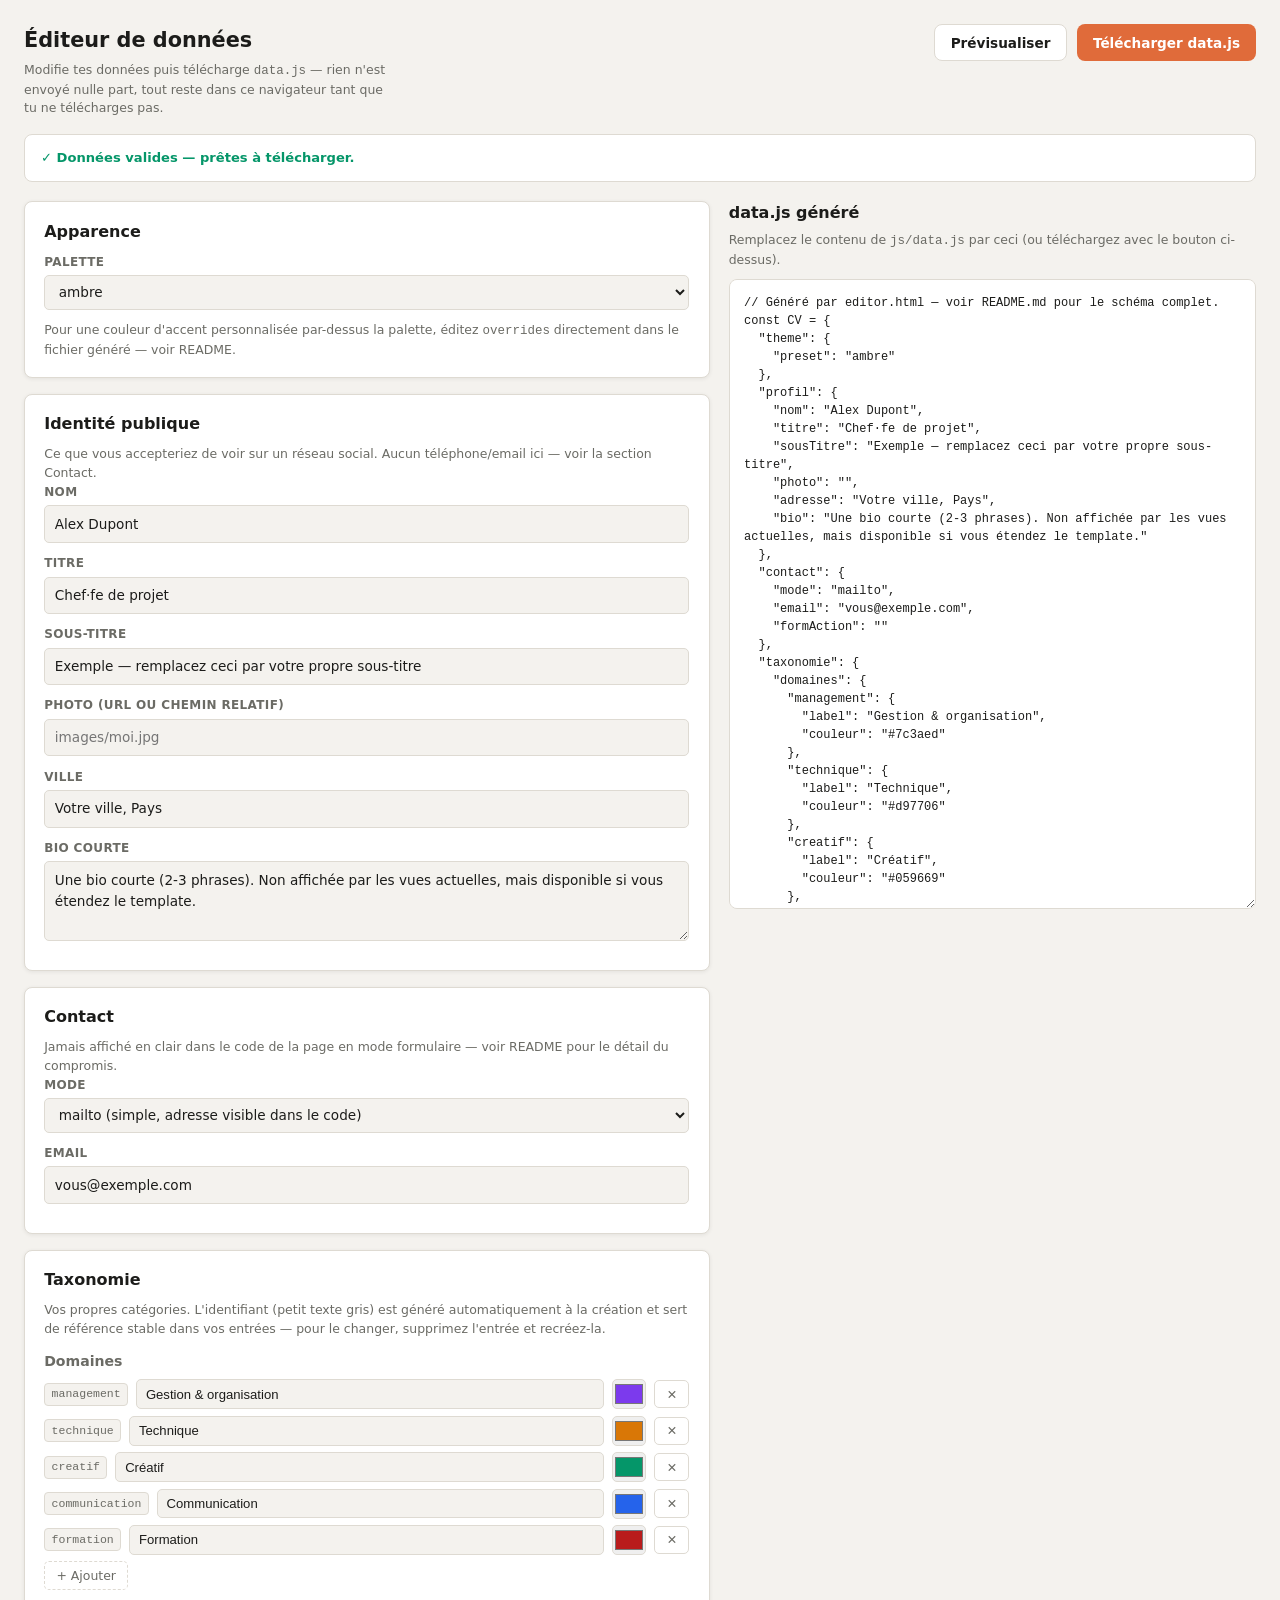
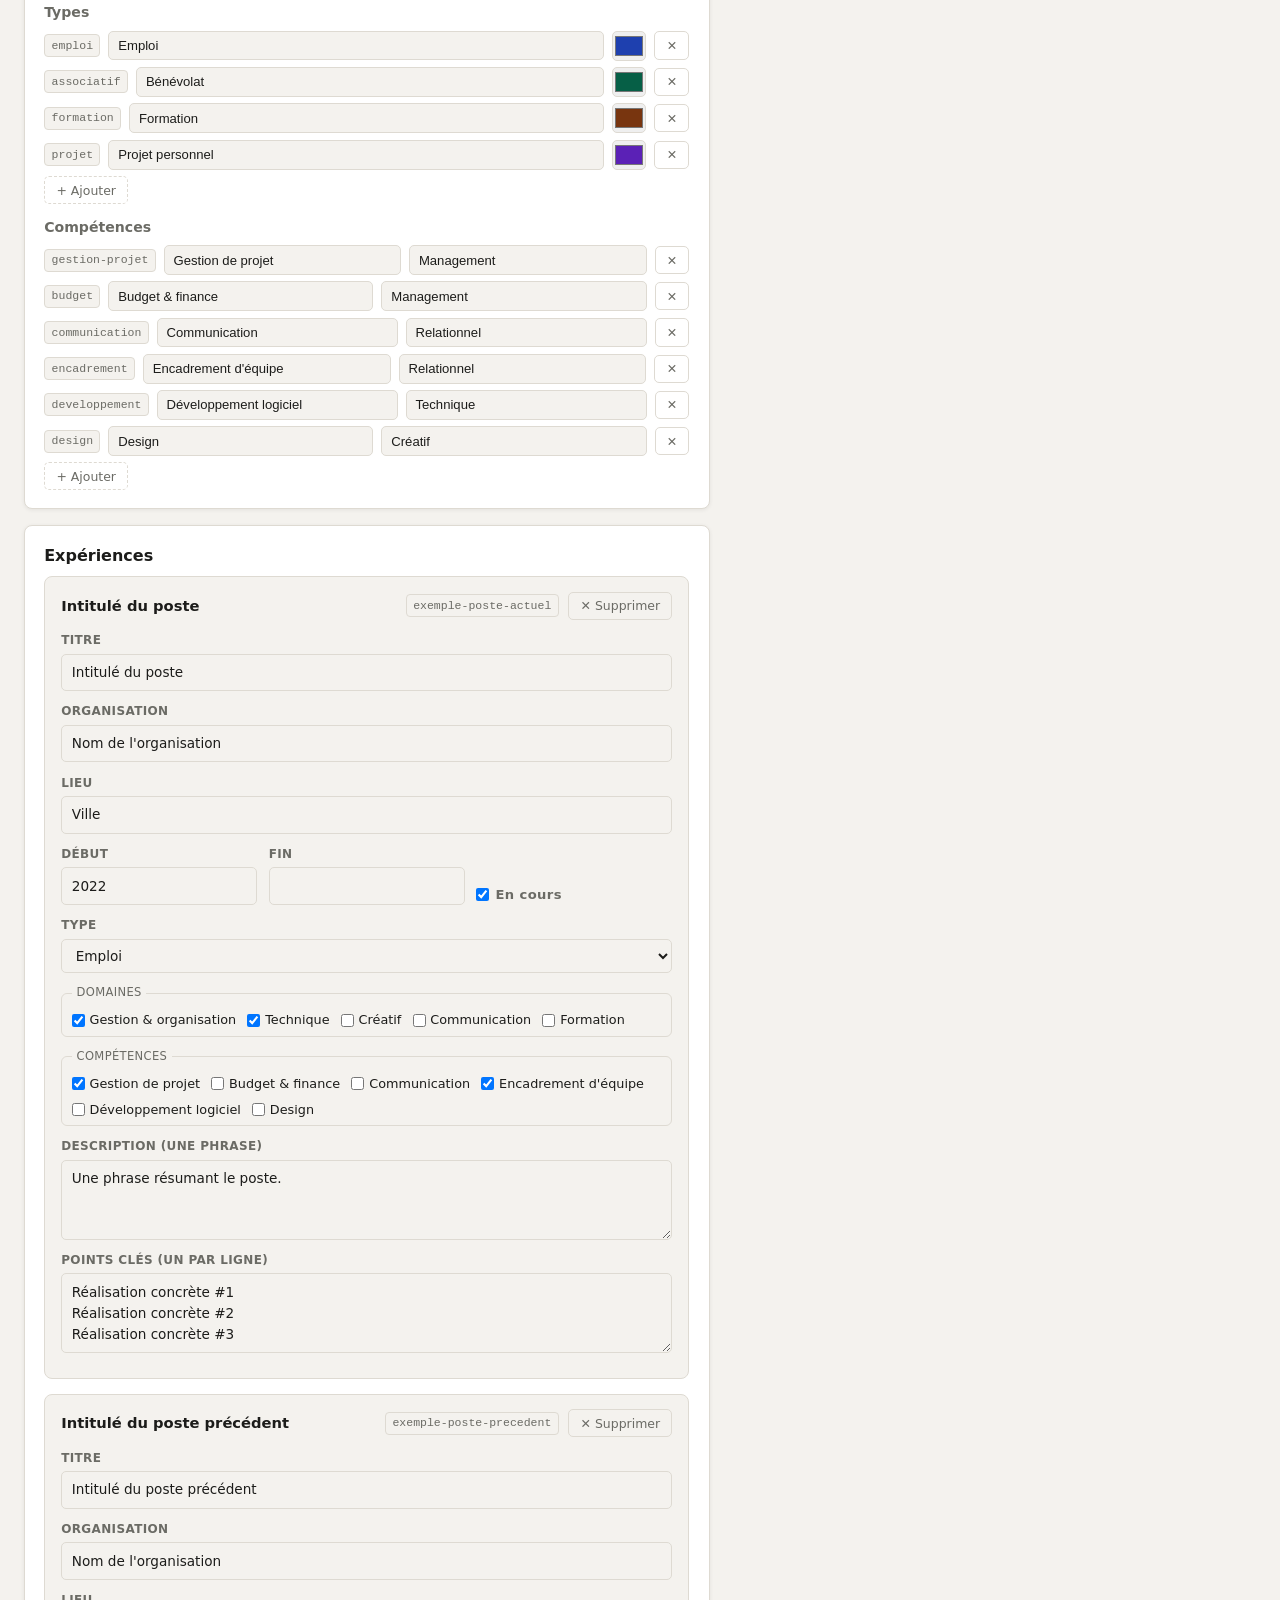
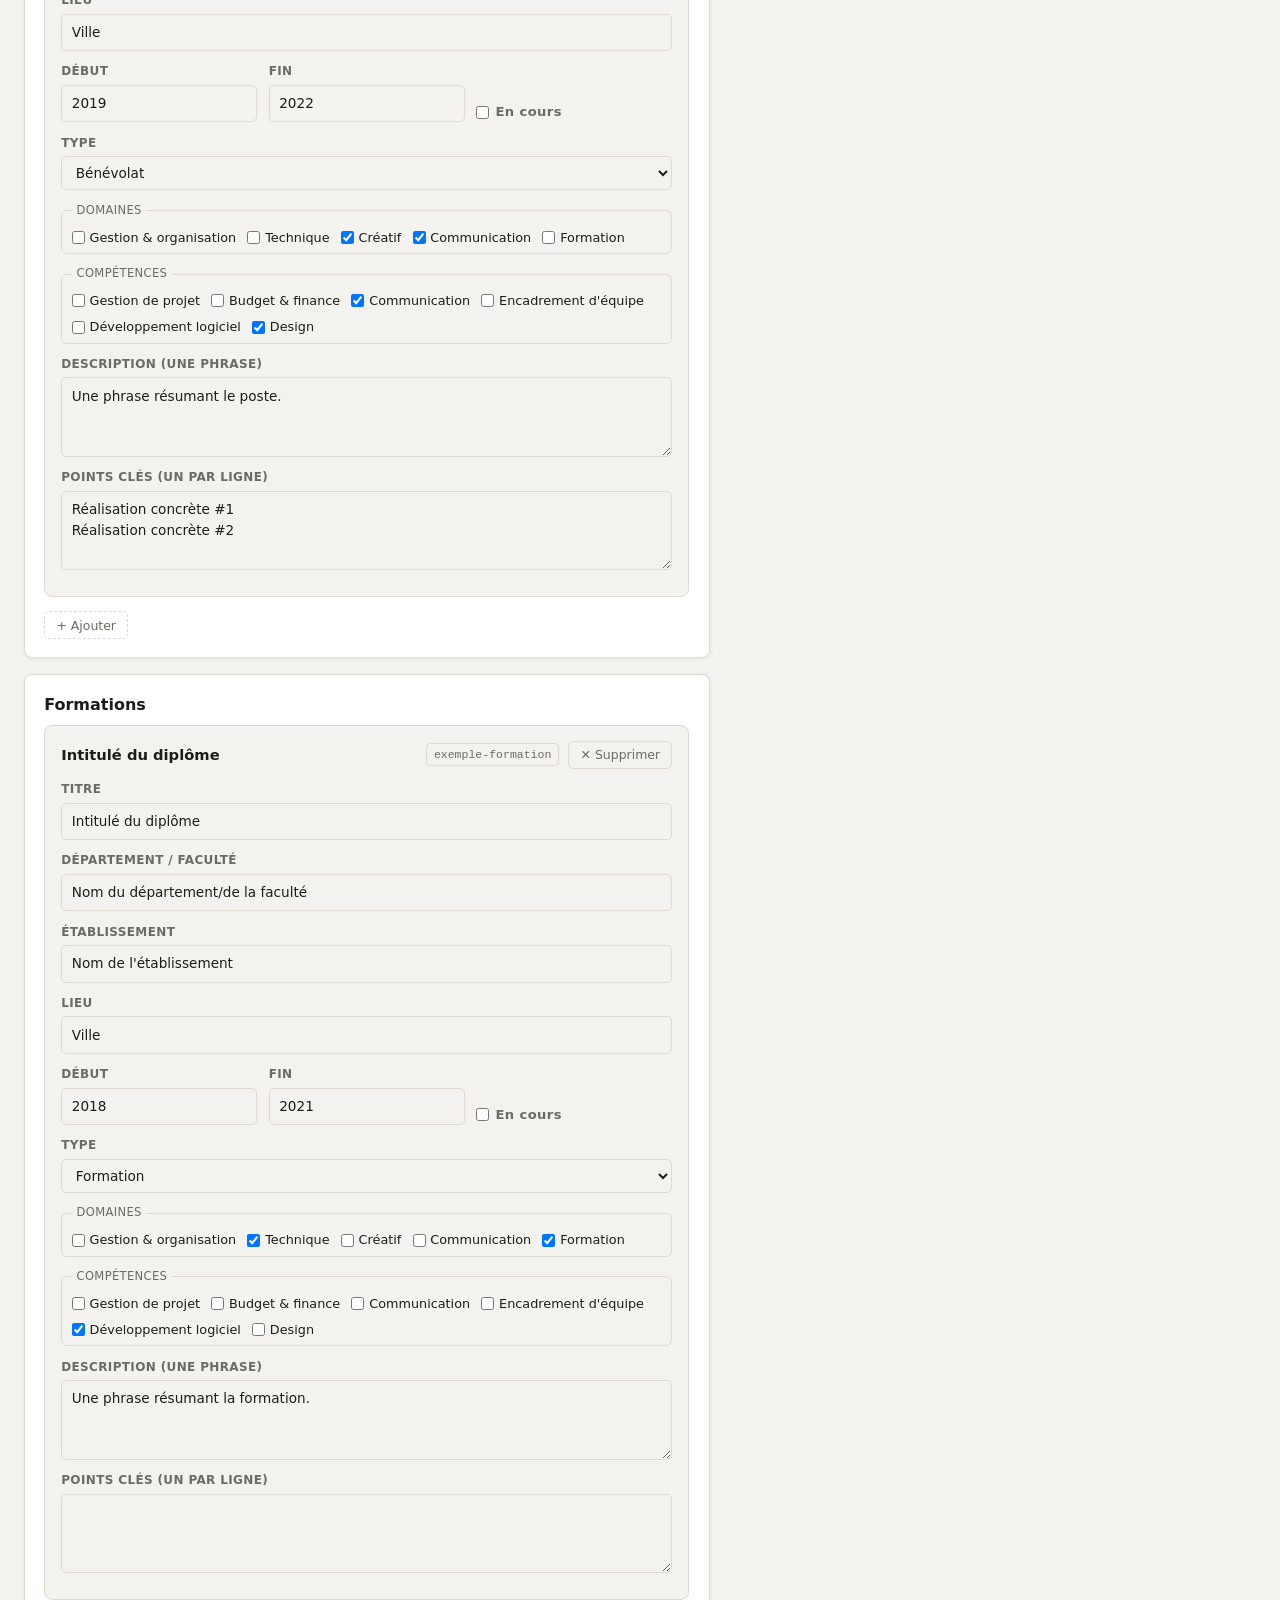
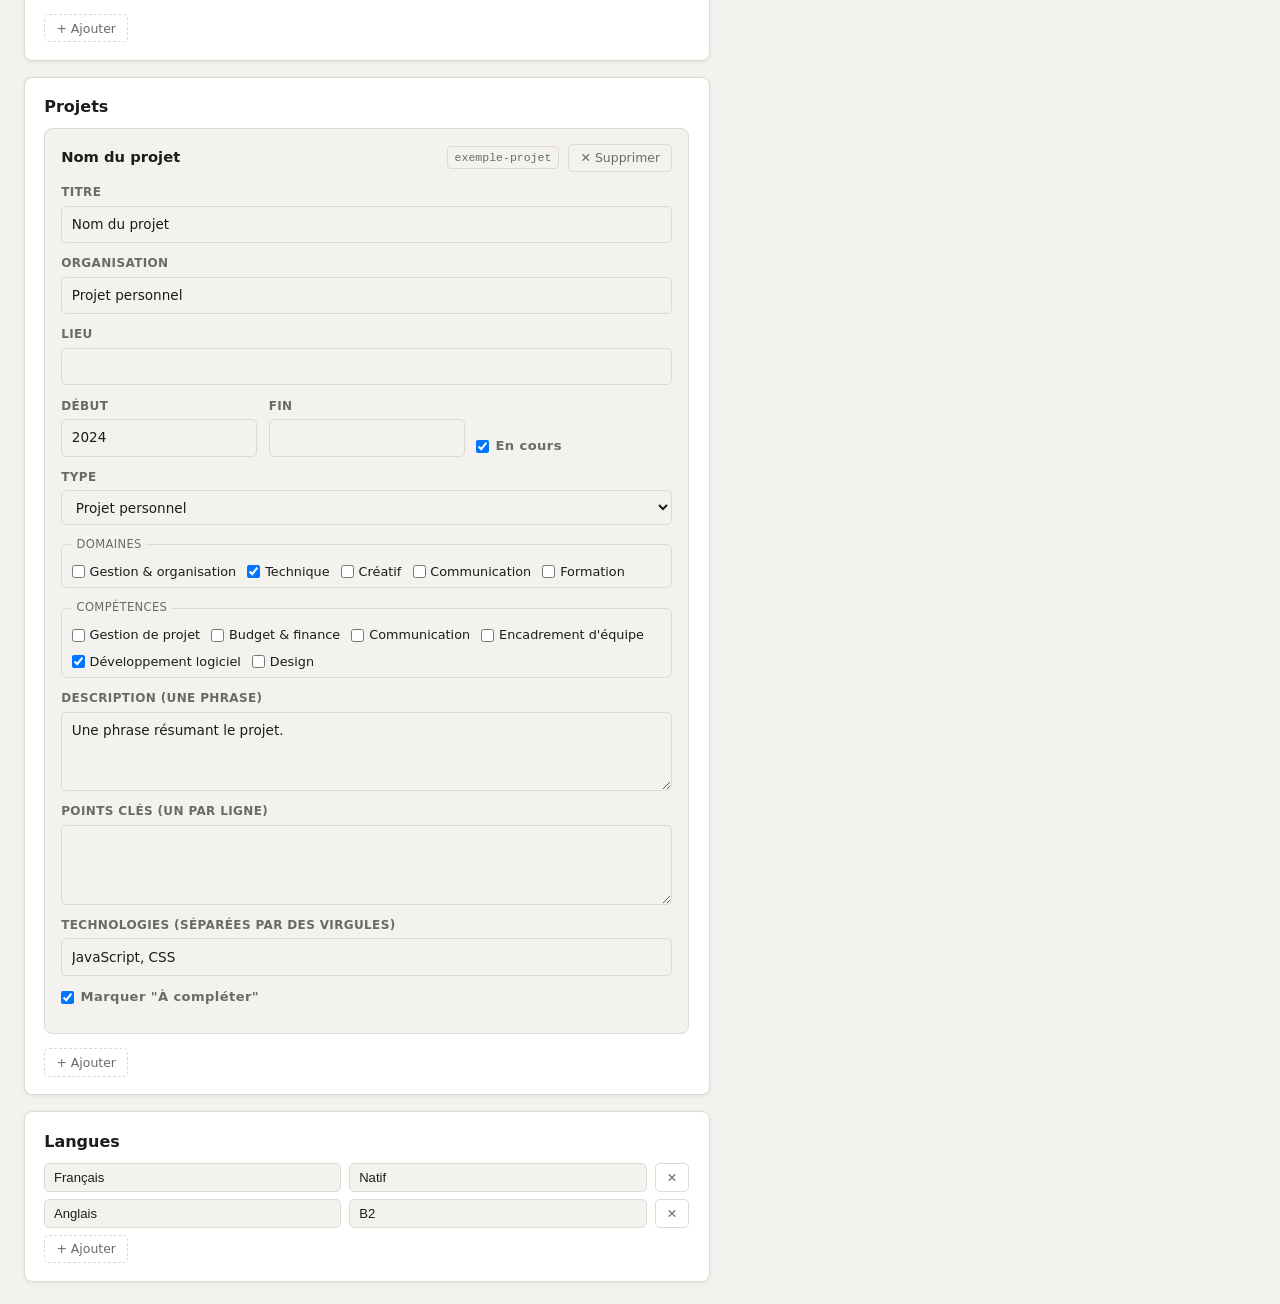
==== editor.html @ 0d104fa6 "Ajoute un éditeur de données visuel (editor.html) Formulaire complet pour saisir/modifier CV.theme, " ====
<!DOCTYPE html>
<html lang="fr">
<head>
  <meta charset="UTF-8">
  <meta name="viewport" content="width=device-width, initial-scale=1.0">
  <title>Éditeur — CV</title>
  <link rel="stylesheet" href="css/style.css">
  <link rel="stylesheet" href="css/editor.css">
</head>
<body class="editor-body">

  <header class="editor-header">
    <div>
      <h1>Éditeur de données</h1>
      <p class="hint">Modifie tes données puis télécharge <code>data.js</code> — rien n'est envoyé nulle part, tout reste dans ce navigateur tant que tu ne télécharges pas.</p>
    </div>
    <div class="editor-actions">
      <button type="button" id="btn-preview" class="btn-secondary">Prévisualiser</button>
      <button type="button" id="btn-download" class="btn-primary">Télécharger data.js</button>
    </div>
  </header>

  <div id="validation-banner" class="validation-banner"></div>

  <main class="editor-grid">
    <div class="editor-form">
      <section id="section-theme" class="editor-section"></section>
      <section id="section-profil" class="editor-section"></section>
      <section id="section-contact" class="editor-section"></section>
      <section id="section-taxonomie" class="editor-section"></section>
      <section id="section-experiences" class="editor-section"></section>
      <section id="section-formations" class="editor-section"></section>
      <section id="section-projets" class="editor-section"></section>
      <section id="section-langues" class="editor-section"></section>
    </div>

    <div class="editor-output">
      <h2>data.js généré</h2>
      <p class="hint">Remplacez le contenu de <code>js/data.js</code> par ceci (ou téléchargez avec le bouton ci-dessus).</p>
      <textarea id="output" readonly spellcheck="false"></textarea>
    </div>
  </main>

  <script src="js/data.js"></script>
  <script src="js/validate.js"></script>
  <script src="js/editor.js"></script>
</body>
</html>
---- css/style.css ----
/* ── Variables ────────────────────────────────────────────────────────────── */
:root {
  --bg: #f4f2ee;
  --text: #1c1c1a;
  --text-muted: #6b6b65;
  --sidebar-bg: #1a1a18;
  --sidebar-text: #e2ddd5;
  --sidebar-muted: #7a7670;
  --accent: #e06b3a;
  --border: #dedad2;
  --card-bg: #ffffff;
  --shadow: 0 1px 4px rgba(0,0,0,0.07);
  --radius: 8px;
  --sidebar-w: 255px;
  --gap: 1.5rem;
}

/* ── Reset ───────────────────────────────────────────────────────────────── */
*, *::before, *::after { box-sizing: border-box; margin: 0; padding: 0; }
a { color: inherit; }
button { font-family: inherit; font-size: inherit; cursor: pointer; }
ul { list-style: none; }

/* ── Layout ──────────────────────────────────────────────────────────────── */
body {
  font-family: -apple-system, BlinkMacSystemFont, 'Segoe UI', system-ui, sans-serif;
  background: var(--bg);
  color: var(--text);
  display: grid;
  grid-template-columns: var(--sidebar-w) 1fr;
  min-height: 100vh;
  font-size: 14px;
  line-height: 1.55;
}

/* ── Écran d'erreur de validation ────────────────────────────────────────── */
.cv-error-screen {
  grid-column: 1 / -1;
  max-width: 640px;
  margin: 3rem auto;
  padding: 0 1.5rem;
}
.cv-error-screen h1 {
  font-size: 1.3rem;
  margin-bottom: 0.8rem;
  color: #b91c1c;
}
.cv-error-screen p { margin-bottom: 1rem; color: var(--text-muted); }
.cv-error-screen ul { display: flex; flex-direction: column; gap: 0.5rem; }
.cv-error-screen li {
  background: #fff5f5;
  border: 1px solid #f3c9c9;
  border-radius: var(--radius);
  padding: 0.6rem 0.8rem;
  font-size: 0.85rem;
  font-family: ui-monospace, SFMono-Regular, Menlo, monospace;
}

/* ── Sidebar ─────────────────────────────────────────────────────────────── */
#sidebar {
  background: var(--sidebar-bg);
  color: var(--sidebar-text);
  height: 100vh;
  position: sticky;
  top: 0;
  overflow-y: auto;
  display: flex;
  flex-direction: column;
  padding: 2rem 1.5rem;
  gap: 1.6rem;
  scrollbar-width: thin;
  scrollbar-color: #333 transparent;
}

.profile-header { }
.profile-photo {
  width: 64px;
  height: 64px;
  border-radius: 50%;
  object-fit: cover;
  display: block;
  margin-bottom: 0.7rem;
}
.profile-header h1 {
  font-size: 1.2rem;
  font-weight: 700;
  letter-spacing: -0.02em;
  color: #fff;
  margin-bottom: 0.3rem;
}
.profile-header .titre-pro {
  font-size: 0.72rem;
  text-transform: uppercase;
  letter-spacing: 0.07em;
  color: var(--sidebar-muted);
  line-height: 1.5;
}
.profile-header .titre-pro em {
  font-style: normal;
  color: var(--accent);
}
.profile-header .lieu {
  font-size: 0.77rem;
  color: var(--sidebar-muted);
  margin-top: 0.3rem;
}

.contact-info {
  display: flex;
  flex-direction: column;
  gap: 0.25rem;
  font-size: 0.77rem;
  color: var(--sidebar-muted);
}
.contact-info a { text-decoration: none; color: var(--sidebar-text); transition: color 0.15s; }
.contact-info a:hover { color: var(--accent); }

.contact-warning {
  font-size: 0.72rem;
  color: var(--accent);
  line-height: 1.4;
}

.contact-form {
  display: flex;
  flex-direction: column;
  gap: 0.5rem;
}
.contact-form input,
.contact-form textarea {
  font: inherit;
  font-size: 0.77rem;
  background: rgba(255,255,255,0.06);
  border: 1px solid rgba(255,255,255,0.12);
  border-radius: 4px;
  padding: 0.45rem 0.55rem;
  color: var(--sidebar-text);
  resize: vertical;
}
.contact-form input::placeholder,
.contact-form textarea::placeholder { color: var(--sidebar-muted); }
.contact-form input:focus,
.contact-form textarea:focus { outline: none; border-color: var(--accent); }
.contact-form button {
  background: var(--accent);
  color: #1a1a18;
  border: none;
  border-radius: 4px;
  padding: 0.45rem 0.6rem;
  font-size: 0.77rem;
  font-weight: 600;
}
.contact-form button:hover { opacity: 0.9; }

/* View navigation */
.view-nav {
  display: flex;
  flex-direction: column;
  gap: 0.15rem;
}
.view-btn {
  background: none;
  border: none;
  color: var(--sidebar-muted);
  padding: 0.55rem 0.75rem;
  border-radius: 6px;
  text-align: left;
  font-size: 0.84rem;
  display: flex;
  align-items: center;
  gap: 0.5rem;
  transition: background 0.15s, color 0.15s;
}
.view-btn:hover { background: rgba(255,255,255,0.06); color: var(--sidebar-text); }
.view-btn.active { background: rgba(255,255,255,0.1); color: #fff; }
.view-btn .vi { font-size: 1rem; line-height: 1; }

/* Sidebar filters */
#sidebar-filters {
  display: flex;
  flex-direction: column;
  gap: 0.2rem;
  flex: 1;
}
.filter-label {
  font-size: 0.68rem;
  text-transform: uppercase;
  letter-spacing: 0.08em;
  color: var(--sidebar-muted);
  margin-bottom: 0.2rem;
}
.filter-group-label {
  font-size: 0.67rem;
  text-transform: uppercase;
  letter-spacing: 0.06em;
  color: var(--sidebar-muted);
  margin-top: 0.75rem;
  margin-bottom: 0.1rem;
  padding-left: 0.6rem;
}
.filter-btn {
  background: none;
  border: none;
  border-left: 2px solid transparent;
  color: var(--sidebar-muted);
  padding: 0.38rem 0.6rem;
  border-radius: 0 5px 5px 0;
  text-align: left;
  font-size: 0.8rem;
  transition: all 0.15s;
}
.filter-btn:hover { color: var(--sidebar-text); background: rgba(255,255,255,0.05); }
.filter-btn.active {
  color: #fff;
  background: rgba(255,255,255,0.08);
  border-left-color: var(--tag-color, var(--accent));
}

/* Langues */
.sidebar-footer {
  margin-top: auto;
  padding-top: 1.2rem;
  border-top: 1px solid rgba(255,255,255,0.07);
}
.langues-title {
  font-size: 0.68rem;
  text-transform: uppercase;
  letter-spacing: 0.08em;
  color: var(--sidebar-muted);
  margin-bottom: 0.5rem;
}
.langue-row {
  display: flex;
  justify-content: space-between;
  font-size: 0.78rem;
  padding: 0.18rem 0;
  color: var(--sidebar-text);
}
.langue-niveau { color: var(--sidebar-muted); font-size: 0.72rem; }

/* ── Main ────────────────────────────────────────────────────────────────── */
#main {
  padding: 2.5rem 3rem;
  max-width: 860px;
}
#view-header { margin-bottom: 2rem; }
#view-header h2 {
  font-size: 1.4rem;
  font-weight: 600;
  letter-spacing: -0.025em;
}

/* ── Timeline ────────────────────────────────────────────────────────────── */
.timeline {
  position: relative;
  padding-left: 0;
}
.timeline::before {
  content: '';
  position: absolute;
  left: 88px;
  top: 8px;
  bottom: 8px;
  width: 1px;
  background: var(--border);
}
.timeline-item {
  display: grid;
  grid-template-columns: 90px 1fr;
  margin-bottom: 1.4rem;
  position: relative;
}
.timeline-item::before {
  content: '';
  position: absolute;
  left: 85px;
  top: 19px;
  width: 7px;
  height: 7px;
  border-radius: 50%;
  background: var(--accent);
  border: 2px solid var(--bg);
  z-index: 1;
}
.timeline-date {
  padding-top: 1rem;
  padding-right: 1.4rem;
  text-align: right;
  font-size: 0.7rem;
  color: var(--text-muted);
  white-space: nowrap;
}
.timeline-card {
  padding-left: 1.5rem;
}

/* ── Cards (full) ────────────────────────────────────────────────────────── */
.card {
  background: var(--card-bg);
  border: 1px solid var(--border);
  border-radius: var(--radius);
  padding: 1.15rem 1.25rem;
  box-shadow: var(--shadow);
}
.card-top {
  display: flex;
  justify-content: space-between;
  align-items: flex-start;
  gap: 1rem;
  margin-bottom: 0.6rem;
}
.card-titre {
  font-size: 0.97rem;
  font-weight: 600;
  letter-spacing: -0.01em;
  margin-bottom: 0.15rem;
}
.card-org {
  font-size: 0.8rem;
  color: var(--text-muted);
}
.card-badges {
  display: flex;
  flex-direction: column;
  align-items: flex-end;
  gap: 0.3rem;
  flex-shrink: 0;
}
.badge-type {
  font-size: 0.65rem;
  font-weight: 600;
  text-transform: uppercase;
  letter-spacing: 0.07em;
  padding: 0.18rem 0.5rem;
  border-radius: 3px;
  background: color-mix(in srgb, var(--type-color) 14%, transparent);
  color: var(--type-color);
  white-space: nowrap;
}
.badge-type.sm { font-size: 0.6rem; padding: 0.12rem 0.4rem; }
.badge-placeholder {
  font-size: 0.62rem;
  padding: 0.15rem 0.4rem;
  border-radius: 3px;
  background: #fef9c3;
  color: #854d0e;
}
.card-desc {
  font-size: 0.85rem;
  color: var(--text-muted);
  margin-bottom: 0.65rem;
}
.card-points {
  margin: 0 0 0.75rem 0;
  display: flex;
  flex-direction: column;
  gap: 0.2rem;
}
.card-points li {
  font-size: 0.83rem;
  padding-left: 1rem;
  position: relative;
  color: var(--text);
}
.card-points li::before {
  content: '–';
  position: absolute;
  left: 0;
  color: var(--text-muted);
}
.tech-chips {
  display: flex;
  flex-wrap: wrap;
  gap: 0.3rem;
  margin-bottom: 0.6rem;
}
.card-tags {
  display: flex;
  flex-wrap: wrap;
  gap: 0.3rem;
  margin-top: 0.6rem;
}
.tag {
  font-size: 0.67rem;
  font-weight: 500;
  padding: 0.18rem 0.5rem;
  border-radius: 4px;
}
.tag-dom {
  background: color-mix(in srgb, var(--tag-color) 13%, transparent);
  color: var(--tag-color);
}
.tag-tech {
  background: #f0ede6;
  color: #4a4a42;
}

/* ── Cards (compact) ─────────────────────────────────────────────────────── */
.compact-list { display: flex; flex-direction: column; gap: 0.4rem; }
.card-compact {
  background: var(--card-bg);
  border: 1px solid var(--border);
  border-radius: 6px;
  padding: 0.75rem 1rem;
  display: flex;
  align-items: baseline;
  gap: 0.75rem;
}
.compact-date {
  font-size: 0.7rem;
  color: var(--text-muted);
  white-space: nowrap;
  min-width: 72px;
}
.compact-body {
  flex: 1;
  font-size: 0.85rem;
  display: flex;
  flex-wrap: wrap;
  align-items: baseline;
  gap: 0.3rem 0.5rem;
}
.compact-org {
  font-size: 0.78rem;
  color: var(--text-muted);
}
.compact-desc {
  flex-basis: 100%;
  font-size: 0.78rem;
  color: var(--text-muted);
}

/* ── Domain / section headers ────────────────────────────────────────────── */
.domaine-block { margin-bottom: 2.5rem; }
.section-header {
  display: flex;
  align-items: baseline;
  gap: 0.75rem;
  padding-bottom: 0.5rem;
  border-bottom: 2px solid var(--accent-color, var(--accent));
  margin-bottom: 1rem;
}
.section-header.clickable {
  cursor: pointer;
  transition: opacity 0.15s;
}
.section-header.clickable:hover { opacity: 0.75; }
.section-header h3 {
  font-size: 1.05rem;
  font-weight: 600;
  color: var(--accent-color, var(--text));
}
.count {
  font-size: 0.72rem;
  color: var(--text-muted);
}
.cards-grid {
  display: grid;
  grid-template-columns: repeat(auto-fill, minmax(320px, 1fr));
  gap: 1rem;
}

/* ── Competence view ─────────────────────────────────────────────────────── */
.comp-group-block { margin-bottom: 2rem; }
.comp-group-title {
  font-size: 0.7rem;
  text-transform: uppercase;
  letter-spacing: 0.09em;
  color: var(--text-muted);
  margin-bottom: 0.6rem;
  padding-bottom: 0.3rem;
  border-bottom: 1px solid var(--border);
}
.comp-row { margin-bottom: 0.5rem; }
.comp-skill-btn {
  background: var(--card-bg);
  border: 1px solid var(--border);
  border-radius: 6px;
  padding: 0.5rem 0.85rem;
  font-size: 0.87rem;
  color: var(--text);
  display: flex;
  align-items: center;
  gap: 0.5rem;
  width: 100%;
  text-align: left;
  transition: all 0.15s;
}
.comp-skill-btn:hover { border-color: #aaa; background: #fff; }
.count-badge {
  font-size: 0.68rem;
  background: var(--bg);
  border: 1px solid var(--border);
  color: var(--text-muted);
  padding: 0.08rem 0.42rem;
  border-radius: 10px;
  margin-left: auto;
}
.comp-preview-tags {
  display: flex;
  flex-wrap: wrap;
  gap: 0.25rem;
  padding: 0.35rem 0.4rem;
}
.preview-chip {
  font-size: 0.7rem;
  color: var(--text-muted);
  background: var(--bg);
  border: 1px solid var(--border);
  padding: 0.12rem 0.45rem;
  border-radius: 4px;
}

/* ── Responsive ──────────────────────────────────────────────────────────── */
@media (max-width: 800px) {
  body { grid-template-columns: 1fr; }
  #sidebar { height: auto; position: static; }
  #main { padding: 1.5rem 1.25rem; max-width: 100%; }
  .timeline::before { display: none; }
  .timeline-item { grid-template-columns: 1fr; gap: 0.25rem; }
  .timeline-item::before { display: none; }
  .timeline-date { text-align: left; padding-top: 0; padding-right: 0; }
  .timeline-card { padding-left: 0; }
  .cards-grid { grid-template-columns: 1fr; }
}
---- css/editor.css ----
/* ── Éditeur : page utilitaire, mise en page indépendante de style.css ────── */

.editor-body {
  display: block;
  min-height: 100vh;
  background: var(--bg);
  color: var(--text);
  padding: 1.5rem;
}

.editor-header {
  display: flex;
  flex-wrap: wrap;
  justify-content: space-between;
  align-items: flex-start;
  gap: 1rem;
  max-width: 1400px;
  margin: 0 auto 1rem;
}
.editor-header h1 { font-size: 1.3rem; margin-bottom: 0.3rem; }
.editor-header .hint { max-width: 46ch; }

.editor-actions { display: flex; gap: 0.6rem; flex-shrink: 0; }
.btn-primary, .btn-secondary {
  border: none;
  border-radius: var(--radius);
  padding: 0.6rem 1rem;
  font-size: 0.85rem;
  font-weight: 600;
}
.btn-primary { background: var(--accent); color: #fff; }
.btn-primary:hover { opacity: 0.9; }
.btn-secondary { background: var(--card-bg); border: 1px solid var(--border); color: var(--text); }
.btn-secondary:hover { border-color: var(--accent); color: var(--accent); }

.hint { font-size: 0.78rem; color: var(--text-muted); line-height: 1.5; }

.validation-banner {
  max-width: 1400px;
  margin: 0 auto 1.2rem;
  padding: 0.8rem 1rem;
  border-radius: var(--radius);
  font-size: 0.82rem;
  background: var(--card-bg);
  border: 1px solid var(--border);
}
.validation-banner .ok { color: #059669; font-weight: 600; }
.validation-banner .warn { color: #b91c1c; font-weight: 600; margin-bottom: 0.4rem; }
.validation-banner ul { display: flex; flex-direction: column; gap: 0.25rem; padding-left: 1.1rem; list-style: disc; }
.validation-banner li { font-family: ui-monospace, SFMono-Regular, Menlo, monospace; font-size: 0.78rem; }

.editor-grid {
  display: grid;
  grid-template-columns: minmax(0, 1.3fr) minmax(0, 1fr);
  gap: 1.2rem;
  max-width: 1400px;
  margin: 0 auto;
  align-items: start;
}
@media (max-width: 900px) {
  .editor-grid { grid-template-columns: 1fr; }
}

.editor-form { display: flex; flex-direction: column; gap: 1rem; min-width: 0; }

.editor-section {
  background: var(--card-bg);
  border: 1px solid var(--border);
  border-radius: var(--radius);
  box-shadow: var(--shadow);
  padding: 1.1rem 1.2rem;
}
.editor-section h2 { font-size: 1rem; margin-bottom: 0.5rem; }
.editor-section h3 { font-size: 0.88rem; margin: 0.8rem 0 0.4rem; color: var(--text-muted); }

.field { display: flex; flex-direction: column; gap: 0.25rem; margin-bottom: 0.7rem; font-size: 0.82rem; }
.field span { font-weight: 600; color: var(--text-muted); font-size: 0.75rem; text-transform: uppercase; letter-spacing: 0.03em; }
.field input[type="text"],
.field input[type="number"],
.field input[type="email"],
.field select,
.field textarea {
  font: inherit;
  font-size: 0.85rem;
  padding: 0.45rem 0.6rem;
  border: 1px solid var(--border);
  border-radius: 5px;
  background: var(--bg);
  color: var(--text);
  resize: vertical;
}
.field input:focus, .field select:focus, .field textarea:focus { outline: none; border-color: var(--accent); }
.field-row { display: flex; gap: 0.7rem; flex-wrap: wrap; align-items: end; }
.field-row .field { flex: 1; min-width: 100px; }
.field-checkbox { flex-direction: row; align-items: center; gap: 0.4rem; }
.field-checkbox span { text-transform: none; font-size: 0.82rem; }

.taxo-block + .taxo-block { margin-top: 0.5rem; }
.taxo-row {
  display: flex;
  gap: 0.5rem;
  align-items: center;
  margin-bottom: 0.4rem;
}
.taxo-row input[type="text"] {
  flex: 1;
  font-size: 0.82rem;
  padding: 0.4rem 0.55rem;
  border: 1px solid var(--border);
  border-radius: 5px;
  background: var(--bg);
  color: var(--text);
  min-width: 0;
}
.taxo-row input[type="color"] { width: 34px; height: 30px; padding: 0; border: 1px solid var(--border); border-radius: 5px; }
.taxo-id {
  font-family: ui-monospace, SFMono-Regular, Menlo, monospace;
  font-size: 0.72rem;
  color: var(--text-muted);
  background: var(--bg);
  border: 1px solid var(--border);
  border-radius: 4px;
  padding: 0.1rem 0.4rem;
  white-space: nowrap;
}

.btn-add, .btn-remove {
  border: 1px dashed var(--border);
  background: transparent;
  color: var(--text-muted);
  border-radius: 5px;
  font-size: 0.78rem;
  padding: 0.35rem 0.7rem;
}
.btn-add:hover { border-color: var(--accent); color: var(--accent); }
.btn-remove { border-style: solid; flex-shrink: 0; }
.btn-remove:hover { border-color: #b91c1c; color: #b91c1c; }

.chip-group {
  border: 1px solid var(--border);
  border-radius: 6px;
  padding: 0.5rem 0.6rem 0.35rem;
  margin-bottom: 0.7rem;
  display: flex;
  flex-wrap: wrap;
  gap: 0.4rem 0.7rem;
}
.chip-group legend {
  font-size: 0.72rem;
  text-transform: uppercase;
  letter-spacing: 0.03em;
  color: var(--text-muted);
  padding: 0 0.3rem;
}
.chip { display: flex; align-items: center; gap: 0.3rem; font-size: 0.8rem; }

.entry-card {
  border: 1px solid var(--border);
  border-radius: 8px;
  padding: 0.9rem 1rem;
  margin-bottom: 0.9rem;
  background: var(--bg);
}
.entry-card-head {
  display: flex;
  align-items: center;
  gap: 0.6rem;
  margin-bottom: 0.7rem;
}
.entry-card-head strong { flex: 1; font-size: 0.92rem; }

.editor-output { position: sticky; top: 1.5rem; }
.editor-output h2 { font-size: 1rem; margin-bottom: 0.3rem; }
#output {
  width: 100%;
  height: 70vh;
  margin-top: 0.6rem;
  font-family: ui-monospace, SFMono-Regular, Menlo, monospace;
  font-size: 0.75rem;
  line-height: 1.5;
  padding: 0.9rem;
  border: 1px solid var(--border);
  border-radius: var(--radius);
  background: var(--card-bg);
  color: var(--text);
  resize: vertical;
}
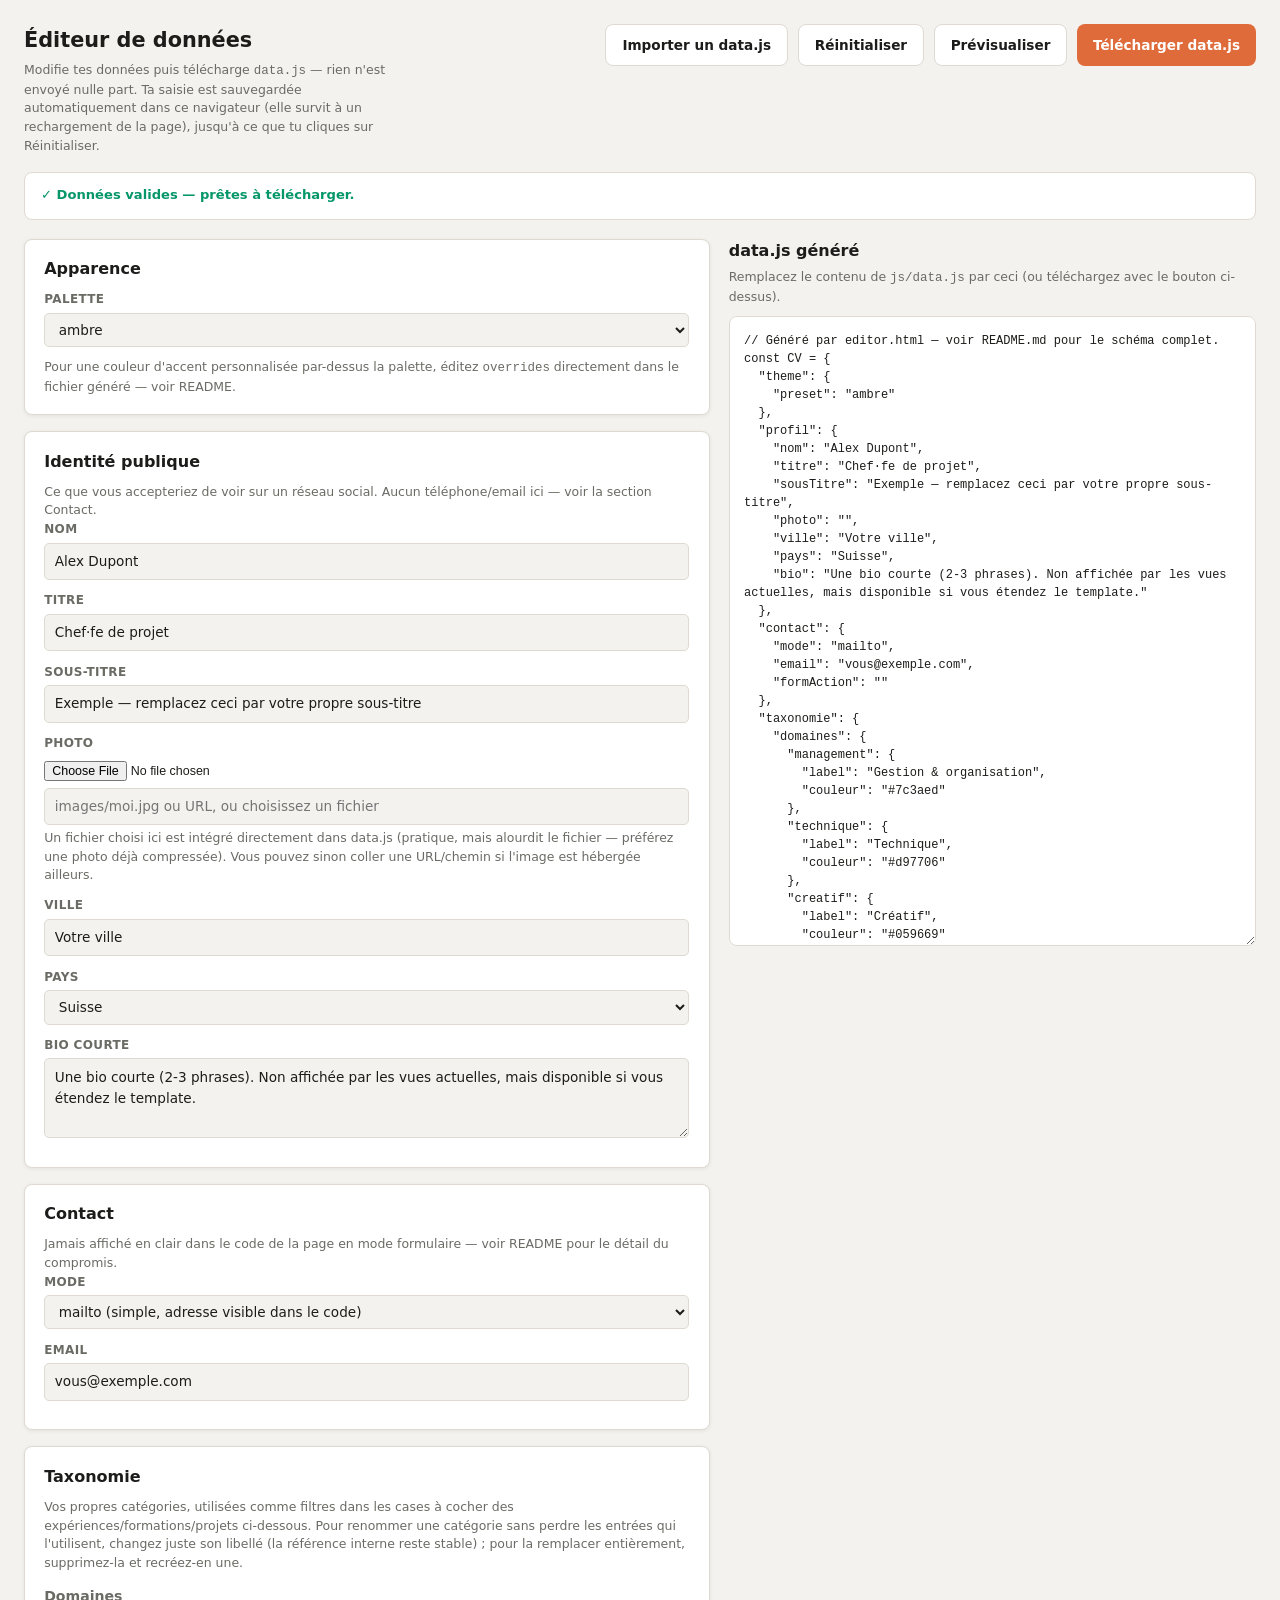
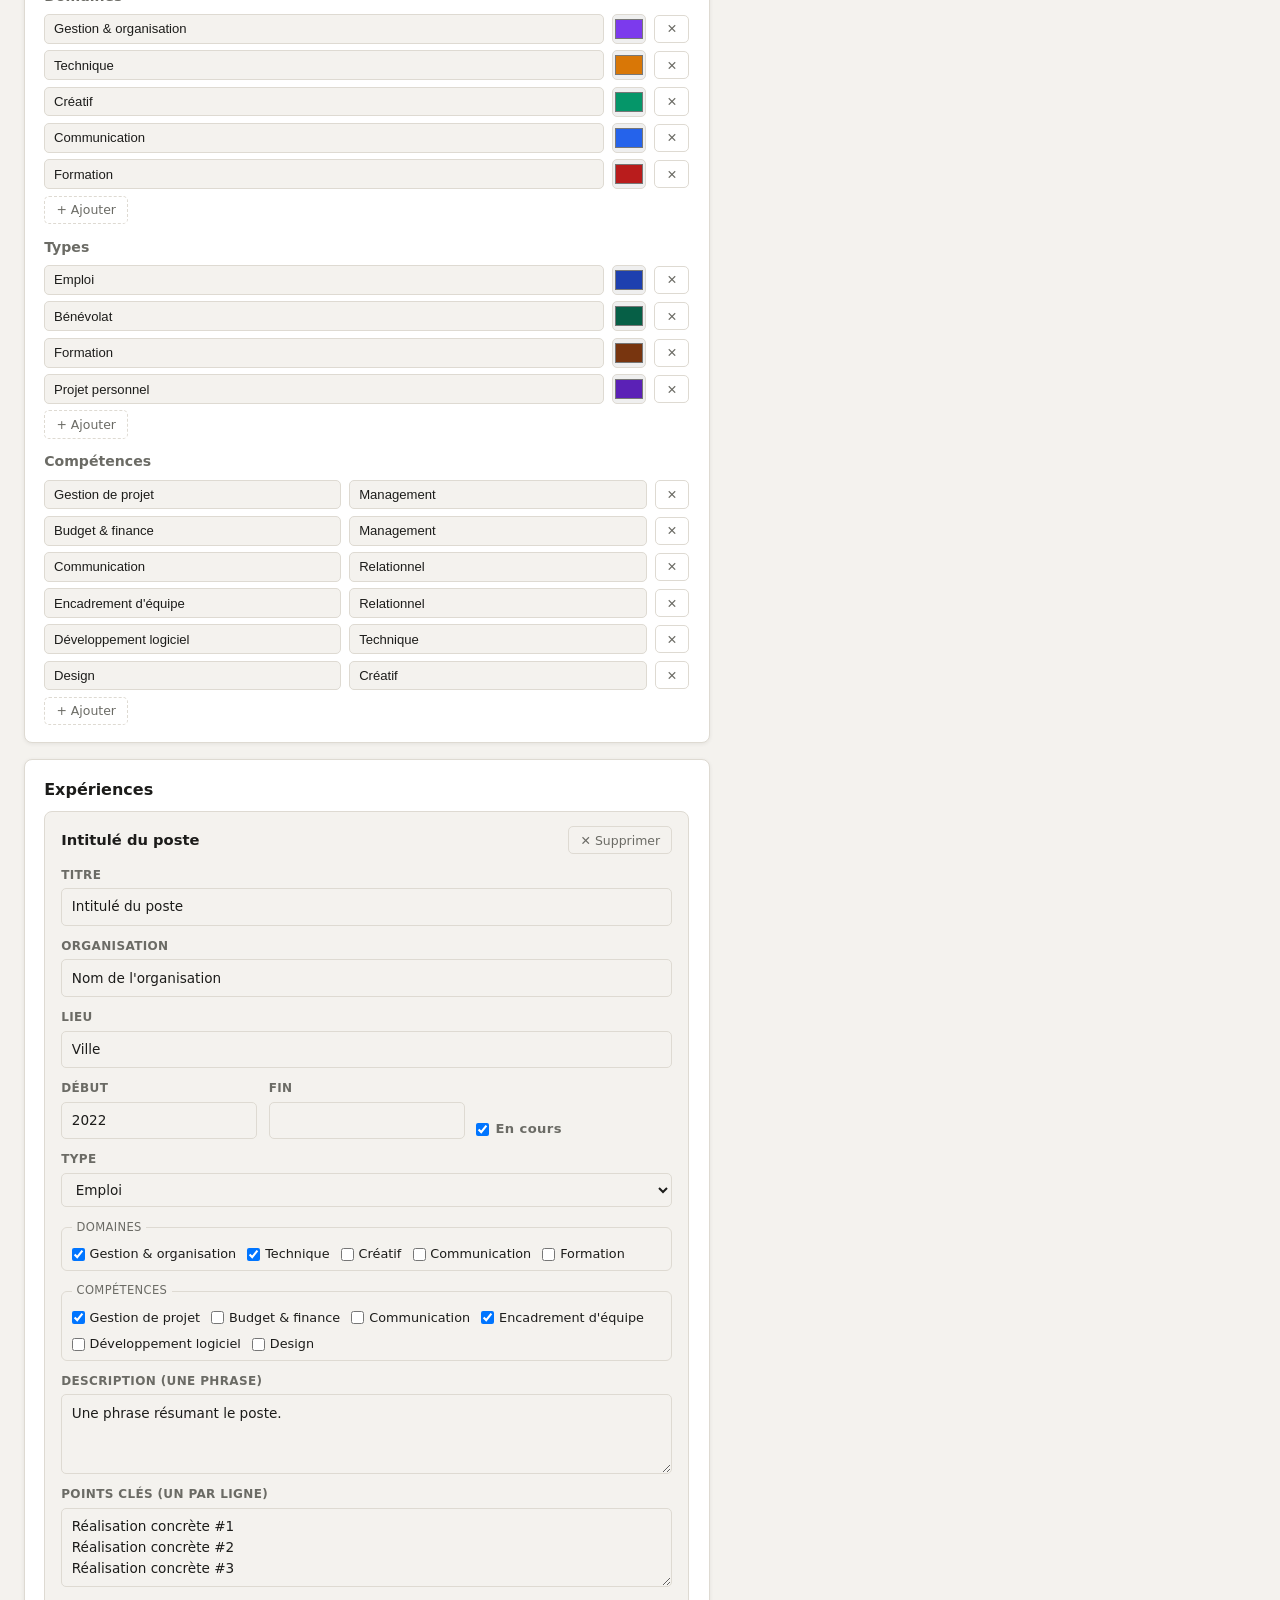
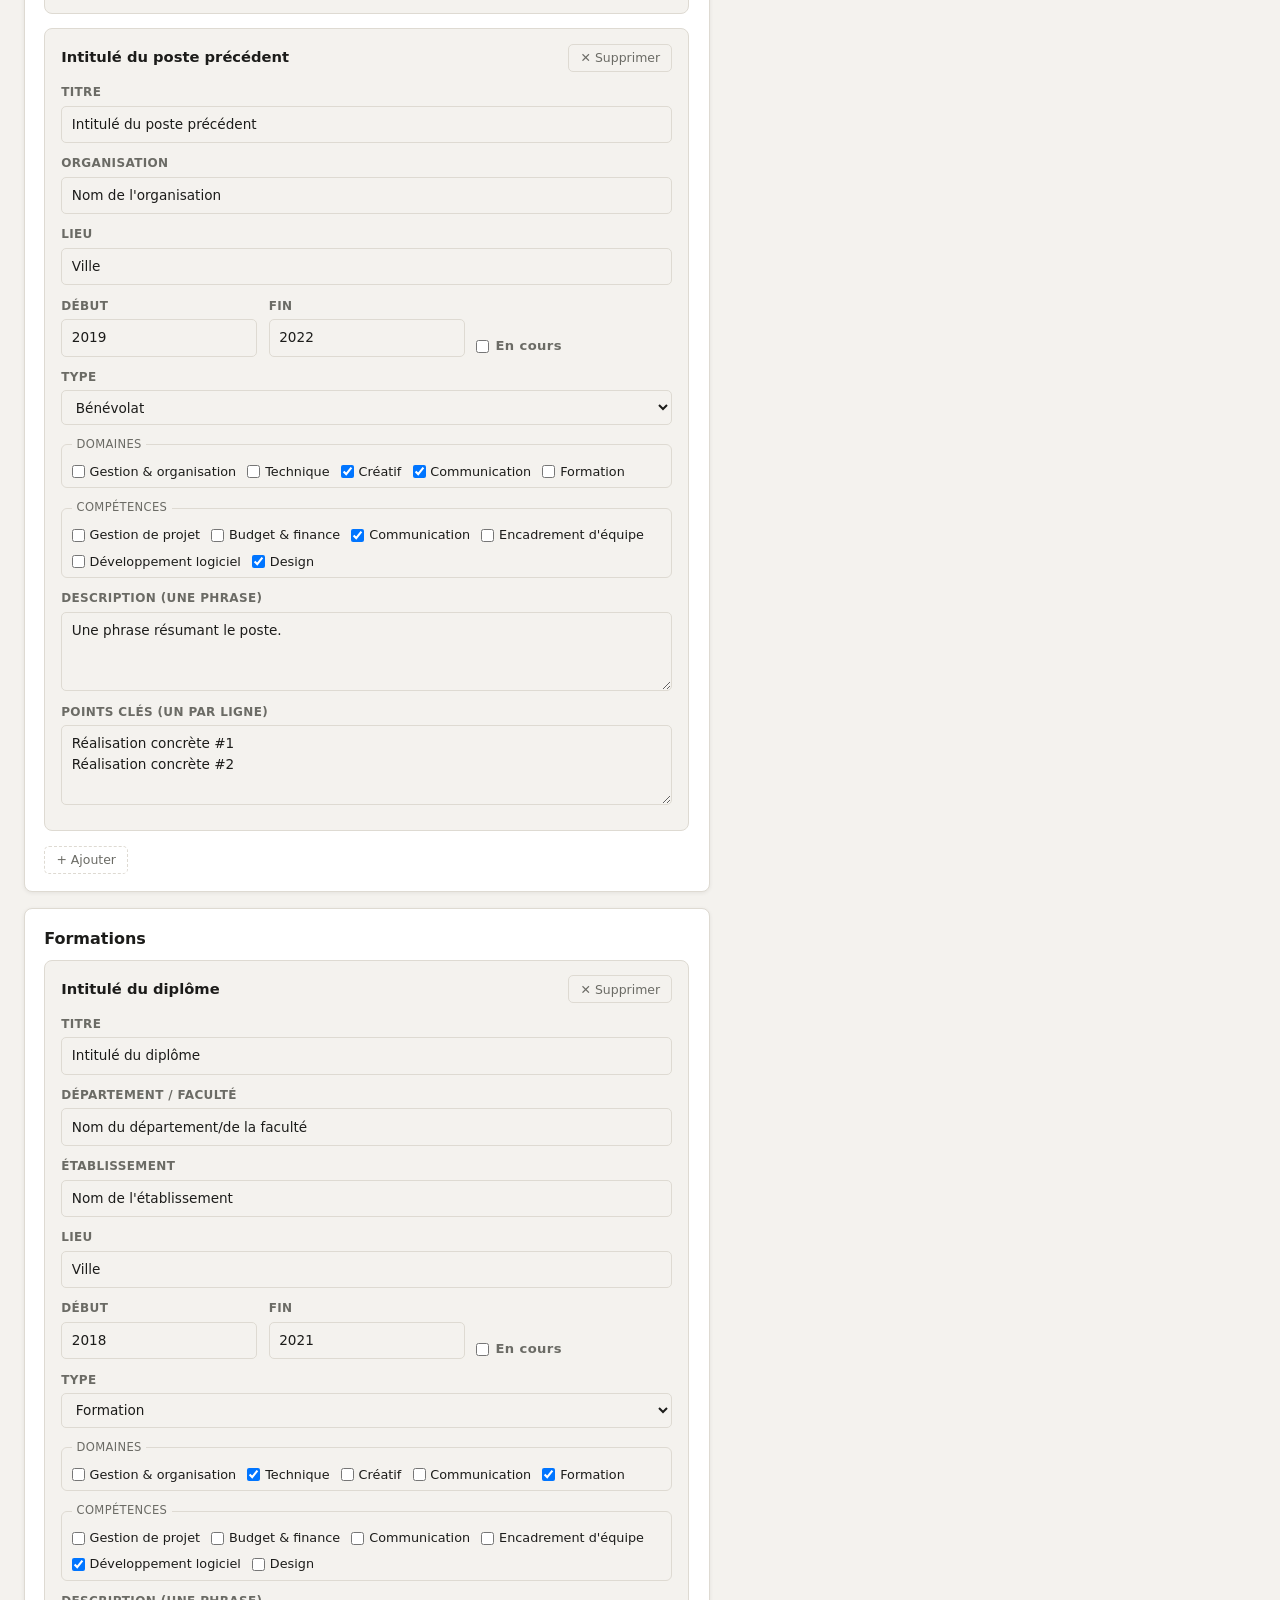
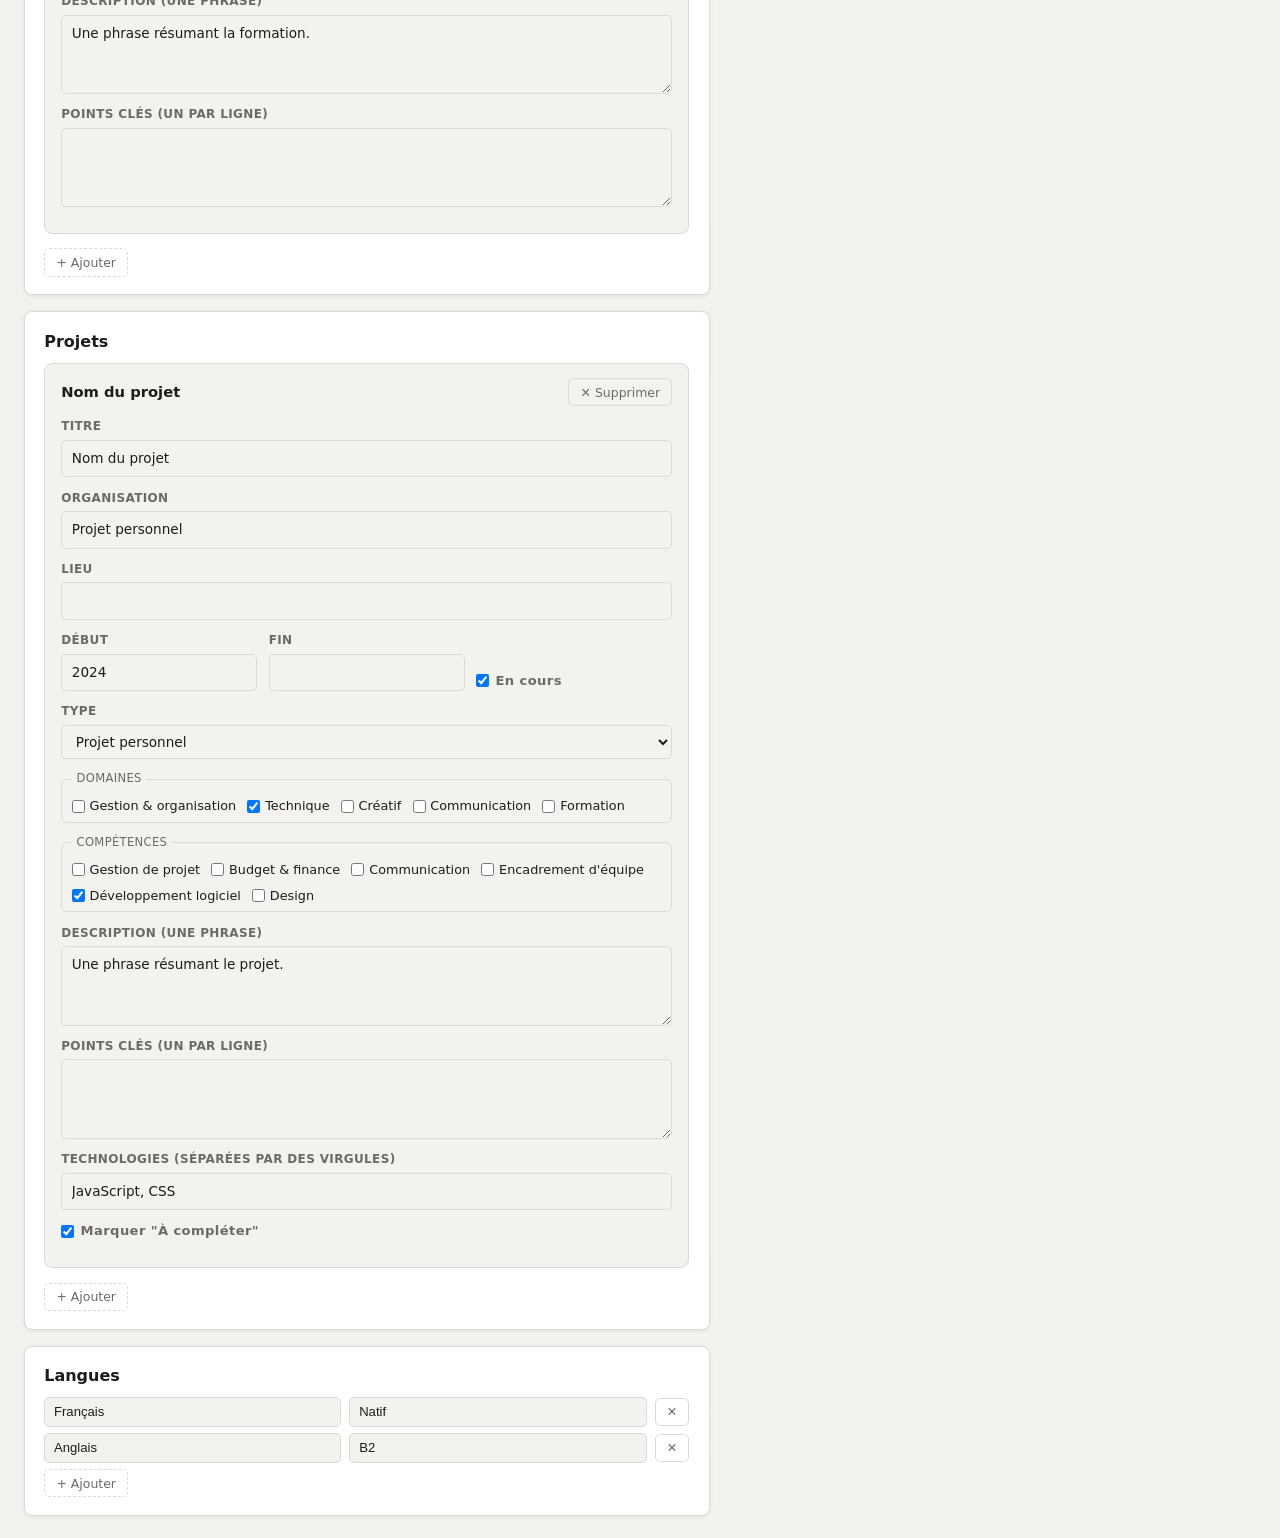
==== commit df3e347e: "Sauvegarde automatique du brouillon + import d'un data.js existant Répond au retour de Tom : ne pas " ====
--- a/editor.html
+++ b/editor.html
@@ -12,9 +12,14 @@
   <header class="editor-header">
     <div>
       <h1>Éditeur de données</h1>
-      <p class="hint">Modifie tes données puis télécharge <code>data.js</code> — rien n'est envoyé nulle part, tout reste dans ce navigateur tant que tu ne télécharges pas.</p>
+      <p class="hint">Modifie tes données puis télécharge <code>data.js</code> — rien n'est envoyé nulle part. Ta saisie est sauvegardée automatiquement dans ce navigateur (elle survit à un rechargement de la page), jusqu'à ce que tu cliques sur Réinitialiser.</p>
     </div>
     <div class="editor-actions">
+      <label class="btn-secondary btn-file">
+        Importer un data.js
+        <input type="file" id="btn-import" accept=".js,text/javascript,application/json,.json" hidden>
+      </label>
+      <button type="button" id="btn-reset" class="btn-secondary">Réinitialiser</button>
       <button type="button" id="btn-preview" class="btn-secondary">Prévisualiser</button>
       <button type="button" id="btn-download" class="btn-primary">Télécharger data.js</button>
     </div>
--- a/css/editor.css
+++ b/css/editor.css
@@ -32,6 +32,7 @@
 .btn-primary:hover { opacity: 0.9; }
 .btn-secondary { background: var(--card-bg); border: 1px solid var(--border); color: var(--text); }
 .btn-secondary:hover { border-color: var(--accent); color: var(--accent); }
+.btn-file { display: inline-flex; align-items: center; cursor: pointer; }
 
 .hint { font-size: 0.78rem; color: var(--text-muted); line-height: 1.5; }
 
@@ -95,6 +96,26 @@
 .field-checkbox { flex-direction: row; align-items: center; gap: 0.4rem; }
 .field-checkbox span { text-transform: none; font-size: 0.82rem; }
 
+.photo-picker { display: flex; gap: 0.8rem; align-items: center; margin-top: 0.3rem; }
+.photo-preview {
+  width: 56px;
+  height: 56px;
+  border-radius: 50%;
+  object-fit: cover;
+  border: 1px solid var(--border);
+  flex-shrink: 0;
+}
+.photo-picker-controls { display: flex; flex-direction: column; gap: 0.4rem; flex: 1; min-width: 0; }
+.photo-picker-controls input[type="file"] { font-size: 0.78rem; }
+.photo-picker-controls input[type="text"] {
+  font-size: 0.85rem;
+  padding: 0.45rem 0.6rem;
+  border: 1px solid var(--border);
+  border-radius: 5px;
+  background: var(--bg);
+  color: var(--text);
+}
+
 .taxo-block + .taxo-block { margin-top: 0.5rem; }
 .taxo-row {
   display: flex;
@@ -113,16 +134,6 @@
   min-width: 0;
 }
 .taxo-row input[type="color"] { width: 34px; height: 30px; padding: 0; border: 1px solid var(--border); border-radius: 5px; }
-.taxo-id {
-  font-family: ui-monospace, SFMono-Regular, Menlo, monospace;
-  font-size: 0.72rem;
-  color: var(--text-muted);
-  background: var(--bg);
-  border: 1px solid var(--border);
-  border-radius: 4px;
-  padding: 0.1rem 0.4rem;
-  white-space: nowrap;
-}
 
 .btn-add, .btn-remove {
   border: 1px dashed var(--border);
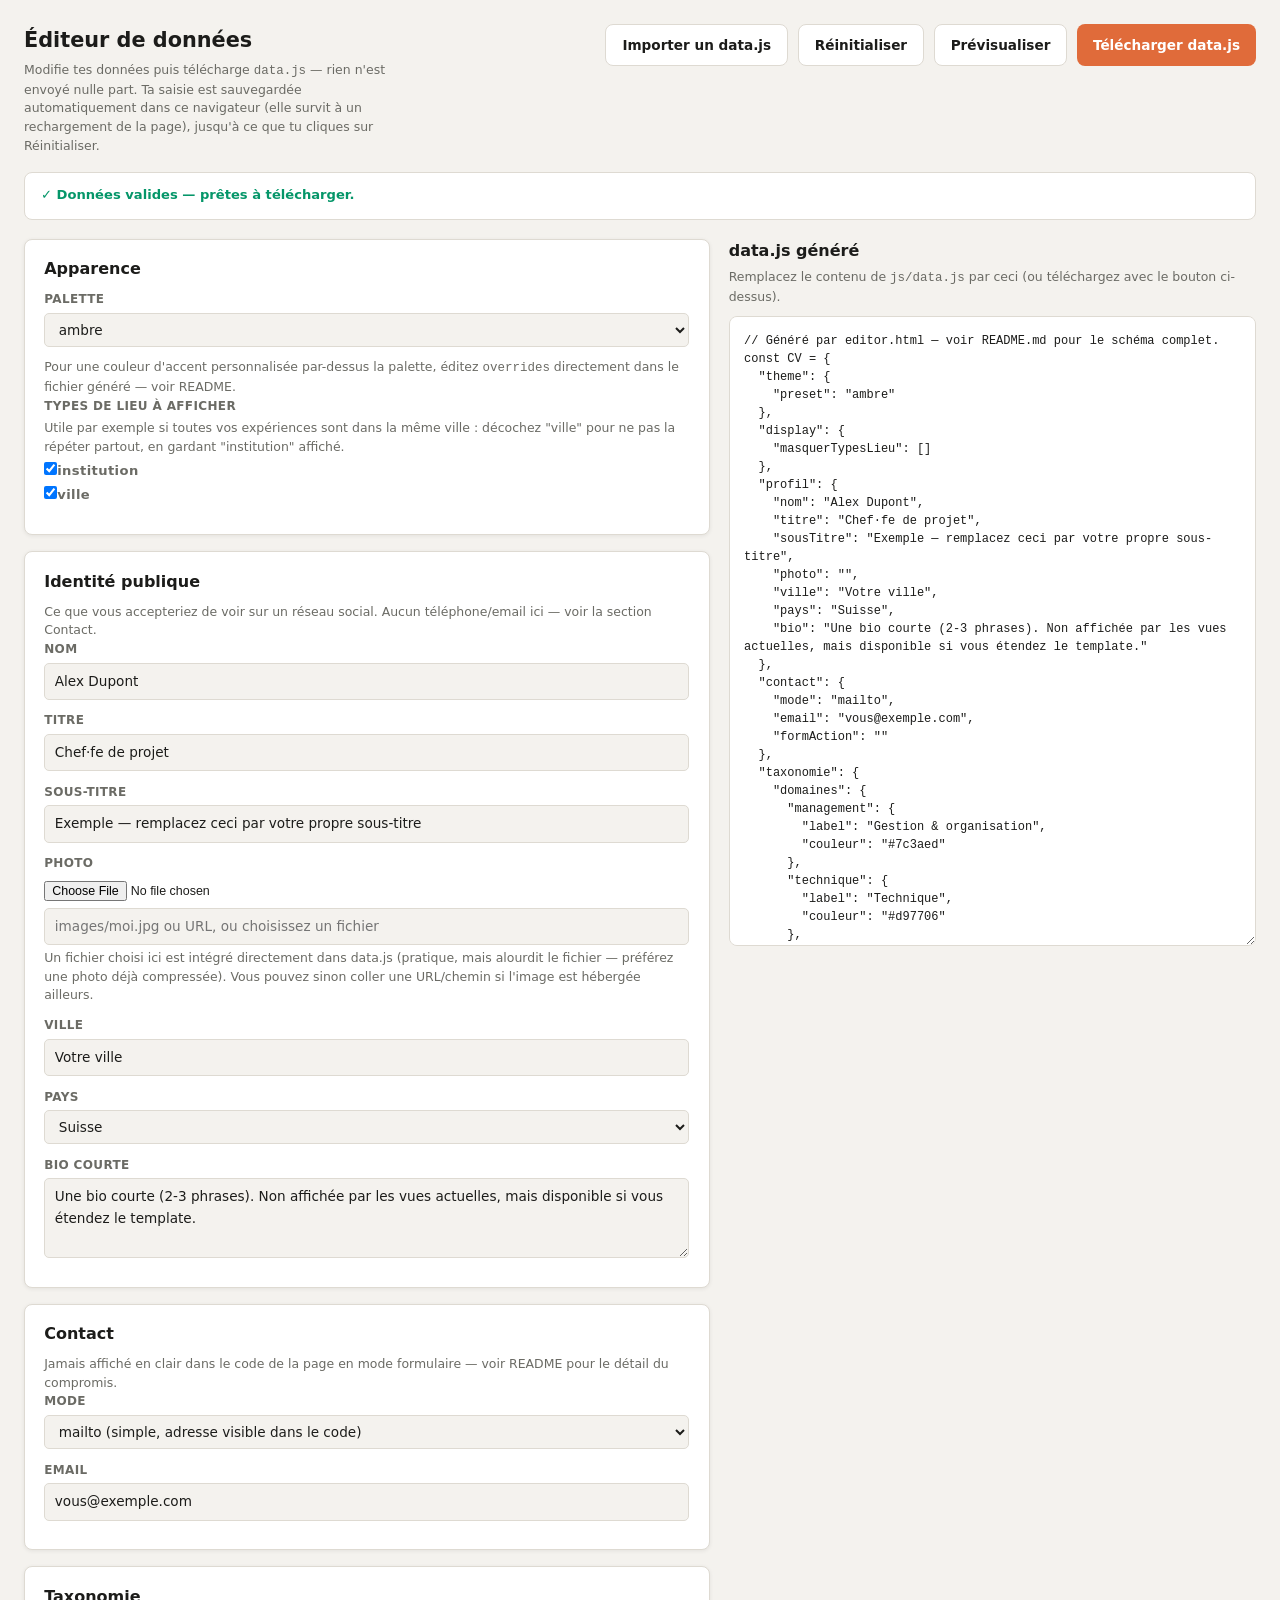
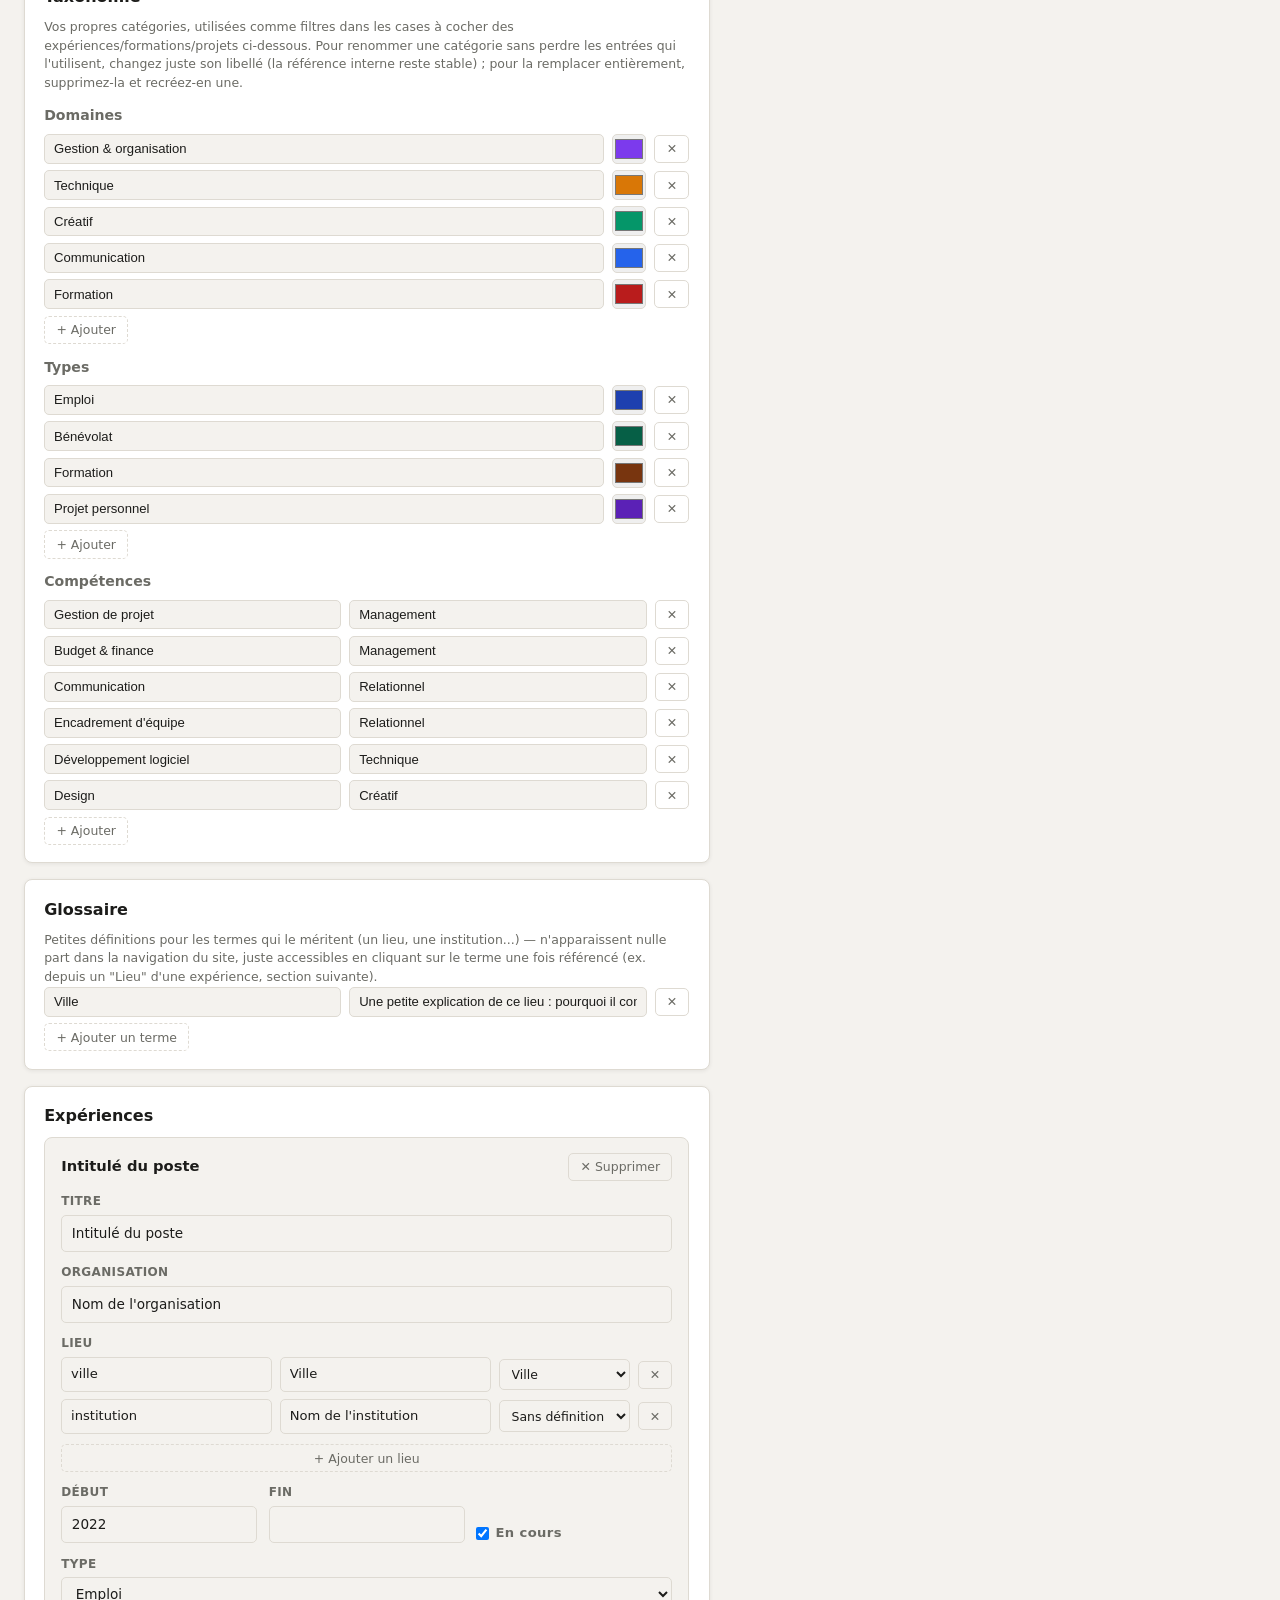
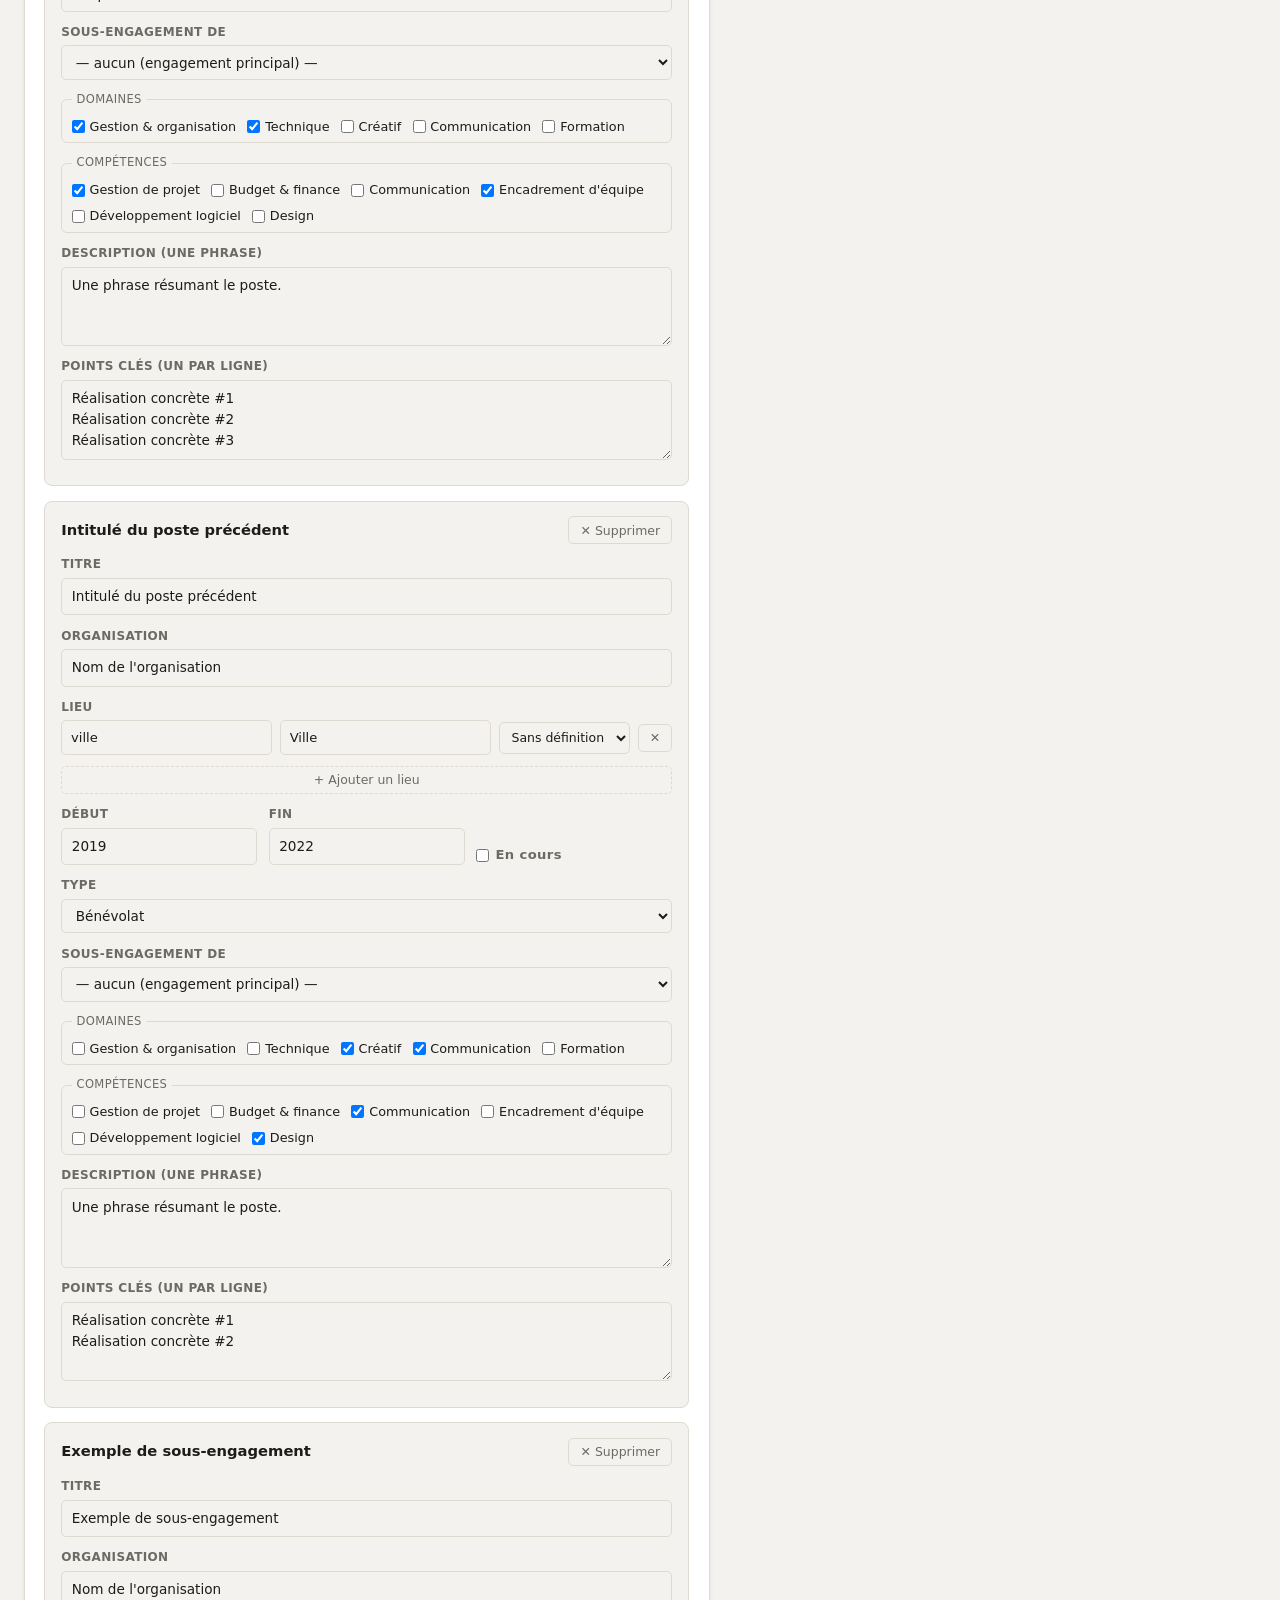
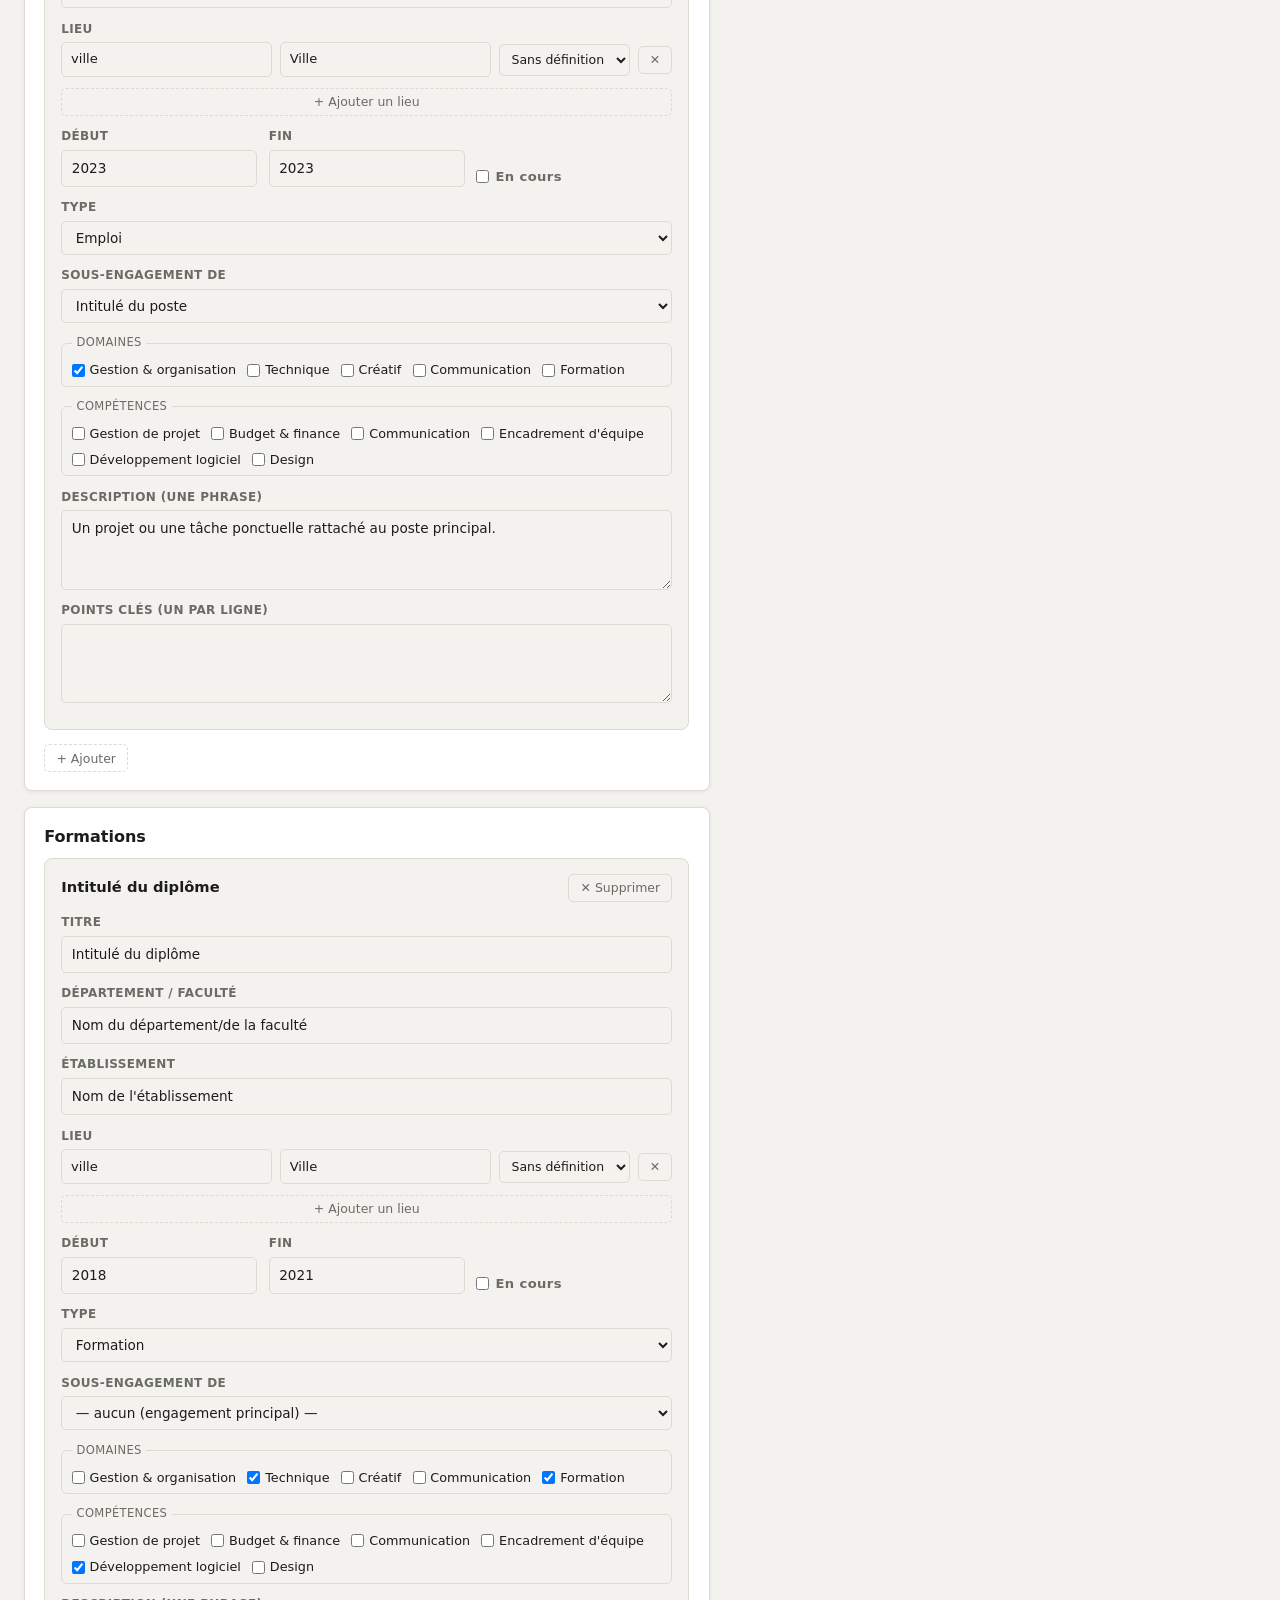
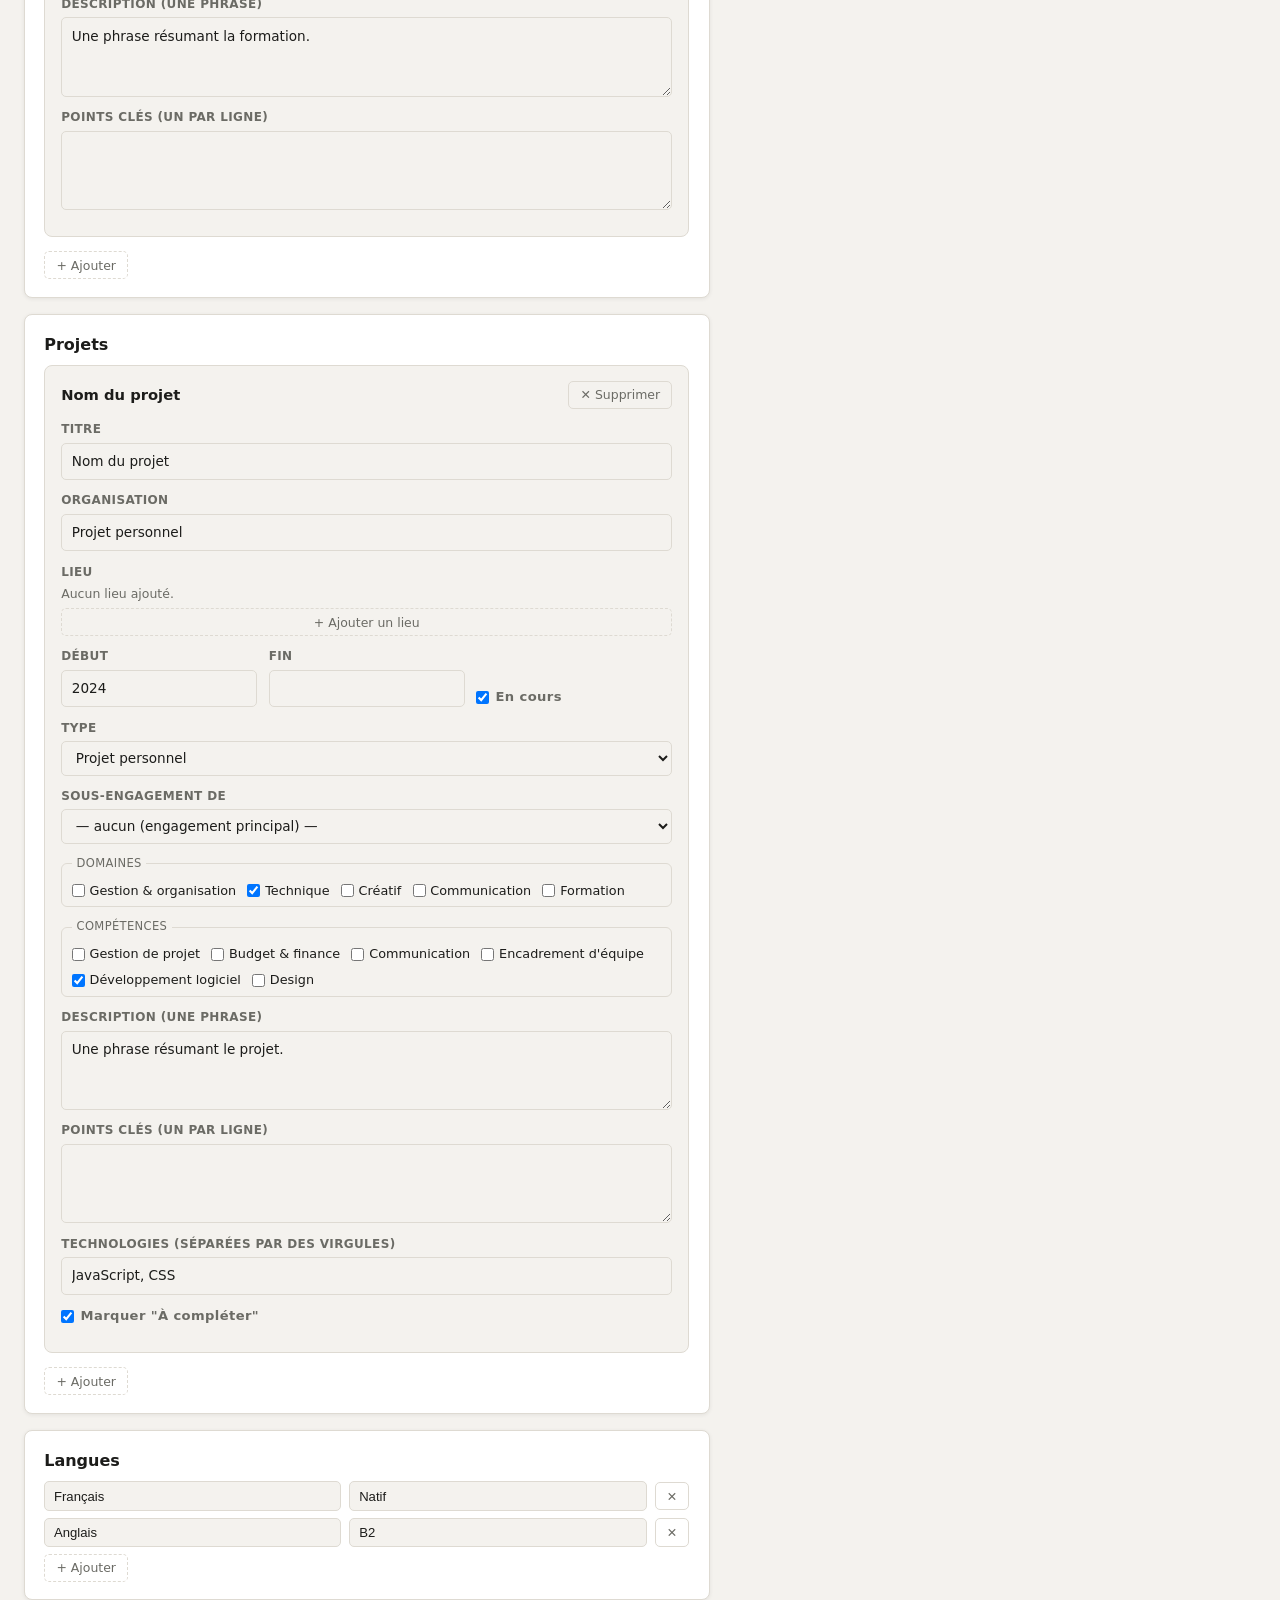
==== commit 2c41bb04: "Lieu structuré multi-types + glossaire de définitions cliquables Trois demandes liées de Tom, nées d" ====
--- a/editor.html
+++ b/editor.html
@@ -33,6 +33,7 @@
       <section id="section-profil" class="editor-section"></section>
       <section id="section-contact" class="editor-section"></section>
       <section id="section-taxonomie" class="editor-section"></section>
+      <section id="section-glossaire" class="editor-section"></section>
       <section id="section-experiences" class="editor-section"></section>
       <section id="section-formations" class="editor-section"></section>
       <section id="section-projets" class="editor-section"></section>
--- a/css/style.css
+++ b/css/style.css
@@ -173,6 +173,12 @@
 }
 .view-btn:hover { background: rgba(255,255,255,0.06); color: var(--sidebar-text); }
 .view-btn.active { background: rgba(255,255,255,0.1); color: #fff; }
+#btn-print {
+  margin-top: 0.4rem;
+  padding-top: 0.7rem;
+  border-top: 1px solid rgba(255,255,255,0.08);
+  border-radius: 0;
+}
 .view-btn .vi { font-size: 1rem; line-height: 1; }
 
 /* Sidebar filters */
@@ -243,6 +249,12 @@
   padding: 2.5rem 3rem;
   max-width: 860px;
 }
+/* La frise chronologique profite d'un conteneur bien plus large que les
+   vues à base de texte (cartes/listes) — sinon elle reste cantonnée à une
+   petite portion de l'écran malgré tout l'espace disponible à côté. */
+#main.main-wide {
+  max-width: 1600px;
+}
 #view-header { margin-bottom: 2rem; }
 #view-header h2 {
   font-size: 1.4rem;
@@ -292,6 +304,243 @@
 }
 .timeline-card {
   padding-left: 1.5rem;
+}
+
+/* ── Frise proportionnelle (Gantt compact, horizontale) ─────────────────── */
+.tl-gantt-wrap {
+  overflow-x: auto;
+  overflow-y: visible; /* laisse les popovers de sous-engagements déborder verticalement */
+  padding-bottom: 0.5rem;
+}
+.tl-gantt {
+  position: relative;
+  min-width: 100%;
+}
+.tl-gantt-axis {
+  position: absolute;
+  inset: 0;
+}
+.tl-axis-col {
+  position: absolute;
+  top: 0;
+  bottom: 0;
+}
+.tl-axis-year {
+  position: absolute;
+  top: 0;
+  left: 6px;
+  font-size: 0.68rem;
+  color: var(--text-muted);
+  white-space: nowrap;
+}
+.tl-axis-line {
+  position: absolute;
+  top: 22px;
+  bottom: 0;
+  left: 0;
+  width: 1px;
+  background: var(--border);
+}
+.tl-axis-col-now .tl-axis-year {
+  color: var(--accent);
+  font-weight: 700;
+}
+.tl-axis-col-now .tl-axis-line {
+  background: var(--accent);
+  opacity: 0.6;
+  width: 2px;
+}
+.tl-gantt-bars {
+  position: absolute;
+  left: 0;
+  right: 0;
+  bottom: 0;
+}
+.tl-bar {
+  position: absolute;
+  box-sizing: border-box;
+  padding: 3px;
+}
+.tl-bar-card {
+  height: 100%;
+  width: 100%;
+  box-sizing: border-box;
+  background: var(--type-bg, var(--card-bg));
+  border: 1px solid var(--border);
+  border-left: 3px solid var(--type-color, var(--accent));
+  border-radius: 6px;
+  padding: 0.35rem 0.55rem;
+  overflow: hidden;
+  display: flex;
+  flex-direction: column;
+  justify-content: center;
+  gap: 0.15rem;
+  box-shadow: var(--shadow);
+}
+.tl-bar-actuel .tl-bar-card {
+  border-left-style: dashed;
+}
+/* Barre parente qui contient des sous-engagements : plus de centrage
+   vertical, une zone titre/période compacte puis la zone des sous-barres.
+   overflow visible (contrairement à .tl-bar-card standard) pour ne pas
+   couper les popovers de petits-enfants qui pourraient déborder. */
+.tl-bar-card-parent {
+  overflow: visible;
+  justify-content: flex-start;
+  padding: 0;
+  gap: 0;
+}
+.tl-bar-header {
+  display: flex;
+  align-items: baseline;
+  justify-content: space-between;
+  gap: 0.4rem;
+  padding: 0.3rem 0.5rem 0.15rem;
+  overflow: hidden;
+}
+.tl-bar-header .tl-bar-titre { overflow: hidden; text-overflow: ellipsis; white-space: nowrap; }
+.tl-bar-header .tl-bar-period { flex-shrink: 0; }
+.tl-bar-children {
+  position: relative;
+  flex: 1;
+  margin: 0 4px 4px;
+}
+.tl-child-bar {
+  position: absolute;
+  box-sizing: border-box;
+  display: flex;
+  align-items: center;
+  gap: 0.3rem;
+  background: var(--type-bg, var(--card-bg));
+  border: 1px solid var(--border);
+  border-left: 2px solid var(--type-color, var(--accent));
+  border-radius: 4px;
+  padding: 0 0.4rem;
+}
+.tl-child-bar.tl-bar-actuel { border-left-style: dashed; }
+/* Sélecteur composé (au lieu de .tl-child-bar-titre seul) pour être sûr de
+   l'emporter sur .tl-bar-titre malgré l'ordre dans la feuille de style —
+   même spécificité sinon, résultat dépendrait de l'ordre des règles. */
+.tl-bar-titre.tl-child-bar-titre {
+  font-size: 0.68rem;
+  font-weight: 600;
+  overflow: hidden;
+  text-overflow: ellipsis;
+  white-space: nowrap;
+  flex: 1;
+  width: auto;
+}
+.tl-bar-expand.tl-bar-expand-sm {
+  position: static;
+  flex-shrink: 0;
+  padding: 0.05rem 0.3rem;
+  font-size: 0.55rem;
+}
+.tl-bar-titre {
+  /* Réinitialisation : c'est un <button> (ouvre le détail complet au clic),
+     mais il doit se fondre visuellement dans la barre comme un simple
+     libellé, avec juste un signal d'interactivité au survol. */
+  background: none;
+  border: none;
+  padding: 0;
+  margin: 0;
+  font: inherit;
+  color: inherit;
+  text-align: left;
+  cursor: pointer;
+  display: block;
+  width: 100%;
+
+  font-size: 0.8rem;
+  font-weight: 600;
+  line-height: 1.2;
+  overflow: hidden;
+  text-overflow: ellipsis;
+  white-space: nowrap;
+}
+.tl-bar-titre:hover, .tl-bar-titre:focus-visible {
+  text-decoration: underline;
+  color: var(--type-color, var(--accent));
+}
+.tl-bar-org {
+  font-size: 0.7rem;
+  color: var(--text-muted);
+  overflow: hidden;
+  text-overflow: ellipsis;
+  white-space: nowrap;
+}
+.tl-bar-period {
+  font-size: 0.65rem;
+  color: var(--text-muted);
+  white-space: nowrap;
+}
+
+/* Badge + popover des sous-engagements ("héritage" d'entrées) */
+.tl-bar-expand {
+  position: absolute;
+  top: 3px;
+  right: 3px;
+  font-size: 0.6rem;
+  font-weight: 700;
+  line-height: 1;
+  color: var(--type-color, var(--accent));
+  background: var(--card-bg);
+  border: 1px solid var(--type-color, var(--accent));
+  border-radius: 999px;
+  padding: 0.18rem 0.4rem;
+}
+.tl-bar-expand:hover { background: var(--type-color, var(--accent)); color: #fff; }
+.tl-popover {
+  position: absolute;
+  top: 100%;
+  left: 0;
+  margin-top: 4px;
+  z-index: 20;
+  background: var(--card-bg);
+  border: 1px solid var(--border);
+  border-radius: 6px;
+  box-shadow: 0 4px 14px rgba(0,0,0,0.15);
+}
+.tl-children-popover {
+  min-width: 220px;
+  max-width: 320px;
+  padding: 0.5rem 0.65rem;
+}
+.tl-detail-popover {
+  width: 320px;
+  max-width: 90vw;
+  max-height: 60vh;
+  overflow-y: auto;
+}
+.tl-detail-popover .card {
+  border: none;
+  box-shadow: none;
+  border-radius: 6px;
+}
+.tl-children-list {
+  display: flex;
+  flex-direction: column;
+  gap: 0.35rem;
+  list-style: none;
+}
+.tl-children-list .tl-children-list {
+  margin: 0.3rem 0 0 0.8rem;
+  padding-left: 0.6rem;
+  border-left: 2px solid var(--border);
+}
+.tl-child-titre { font-size: 0.78rem; font-weight: 600; }
+.tl-child-org { font-size: 0.72rem; color: var(--text-muted); }
+.tl-child-period { font-size: 0.68rem; color: var(--text-muted); margin-left: 0.4rem; white-space: nowrap; }
+
+/* Dans la vue liste simple (mobile/impression), la liste des
+   sous-engagements est ajoutée directement sous la carte, toujours visible
+   (pas de popover à déplier, on est déjà dans un flux vertical simple). */
+.timeline-card > .tl-children-list {
+  margin-top: 0.6rem;
+  padding: 0.6rem 0.7rem;
+  background: var(--bg);
+  border: 1px solid var(--border);
+  border-radius: 6px;
 }
 
 /* ── Cards (full) ────────────────────────────────────────────────────────── */
@@ -509,6 +758,70 @@
   border: 1px solid var(--border);
   padding: 0.12rem 0.45rem;
   border-radius: 4px;
+}
+
+/* ── Glossaire (définitions cliquables) ─────────────────────────────────── */
+.glossary-term {
+  background: none;
+  border: none;
+  padding: 0;
+  font: inherit;
+  color: var(--accent);
+  text-decoration: underline dotted;
+  text-underline-offset: 2px;
+  cursor: pointer;
+}
+.glossary-term:hover, .glossary-term:focus-visible {
+  text-decoration-style: solid;
+}
+.glossary-modal {
+  position: fixed;
+  inset: 0;
+  z-index: 100;
+  display: flex;
+  align-items: center;
+  justify-content: center;
+  padding: 1.5rem;
+}
+.glossary-modal-backdrop {
+  position: absolute;
+  inset: 0;
+  background: rgba(0, 0, 0, 0.4);
+}
+.glossary-modal-panel {
+  position: relative;
+  background: var(--card-bg);
+  border-radius: var(--radius);
+  box-shadow: 0 10px 30px rgba(0, 0, 0, 0.25);
+  padding: 1.5rem 1.6rem;
+  max-width: 420px;
+  width: 100%;
+  max-height: 70vh;
+  overflow-y: auto;
+}
+.glossary-modal-close {
+  position: absolute;
+  top: 0.5rem;
+  right: 0.5rem;
+  background: none;
+  border: none;
+  font-size: 0.95rem;
+  color: var(--text-muted);
+  cursor: pointer;
+  padding: 0.35rem 0.5rem;
+  line-height: 1;
+}
+.glossary-modal-close:hover { color: var(--text); }
+#glossary-modal-term {
+  font-size: 1.05rem;
+  font-weight: 700;
+  margin-bottom: 0.5rem;
+  padding-right: 1.5rem;
+}
+#glossary-modal-def {
+  font-size: 0.88rem;
+  line-height: 1.55;
+  color: var(--text-muted);
 }
 
 /* ── Responsive ──────────────────────────────────────────────────────────── */
@@ -523,3 +836,58 @@
   .timeline-card { padding-left: 0; }
   .cards-grid { grid-template-columns: 1fr; }
 }
+
+/* ── Impression / export PDF ────────────────────────────────────────────── */
+@media print {
+  .glossary-modal { display: none !important; }
+  body {
+    display: block;
+    background: #fff;
+    color: #111;
+    font-size: 11px;
+  }
+  #sidebar {
+    position: static;
+    height: auto;
+    background: #fff;
+    color: #111;
+    padding: 0 0 0.8rem;
+    border-bottom: 2px solid #111;
+    margin-bottom: 1rem;
+    display: block;
+  }
+  .profile-header h1 { color: #111; }
+  .profile-header .titre-pro,
+  .profile-header .lieu,
+  .contact-info,
+  .sidebar-footer { color: #333; }
+  .contact-info a { color: #111; }
+  .view-nav, #sidebar-filters { display: none; }
+  .sidebar-footer {
+    border-top: none;
+    padding-top: 0.4rem;
+    display: flex;
+    flex-direction: row;
+    flex-wrap: wrap;
+    gap: 0 1rem;
+  }
+  .langues-title { display: none; }
+  #langue-list { display: flex; flex-wrap: wrap; gap: 0 1rem; }
+  .langue-row { display: flex; gap: 0.25rem; }
+
+  #main { max-width: 100%; padding: 0; }
+  #view-header { margin-bottom: 0.8rem; }
+
+  .card, .card-compact, .comp-row, .timeline-item {
+    break-inside: avoid;
+    box-shadow: none;
+  }
+  .card, .card-compact { border: 1px solid #bbb; }
+  .badge-type, .badge-placeholder, .tag {
+    -webkit-print-color-adjust: exact;
+    print-color-adjust: exact;
+  }
+  .timeline::before, .timeline-item::before { background: #999; }
+
+  a { color: #111; text-decoration: none; }
+}
--- a/css/editor.css
+++ b/css/editor.css
@@ -134,6 +134,16 @@
   min-width: 0;
 }
 .taxo-row input[type="color"] { width: 34px; height: 30px; padding: 0; border: 1px solid var(--border); border-radius: 5px; }
+.taxo-row select {
+  flex-shrink: 0;
+  max-width: 160px;
+  font-size: 0.78rem;
+  padding: 0.4rem 0.5rem;
+  border: 1px solid var(--border);
+  border-radius: 5px;
+  background: var(--bg);
+  color: var(--text);
+}
 
 .btn-add, .btn-remove {
   border: 1px dashed var(--border);
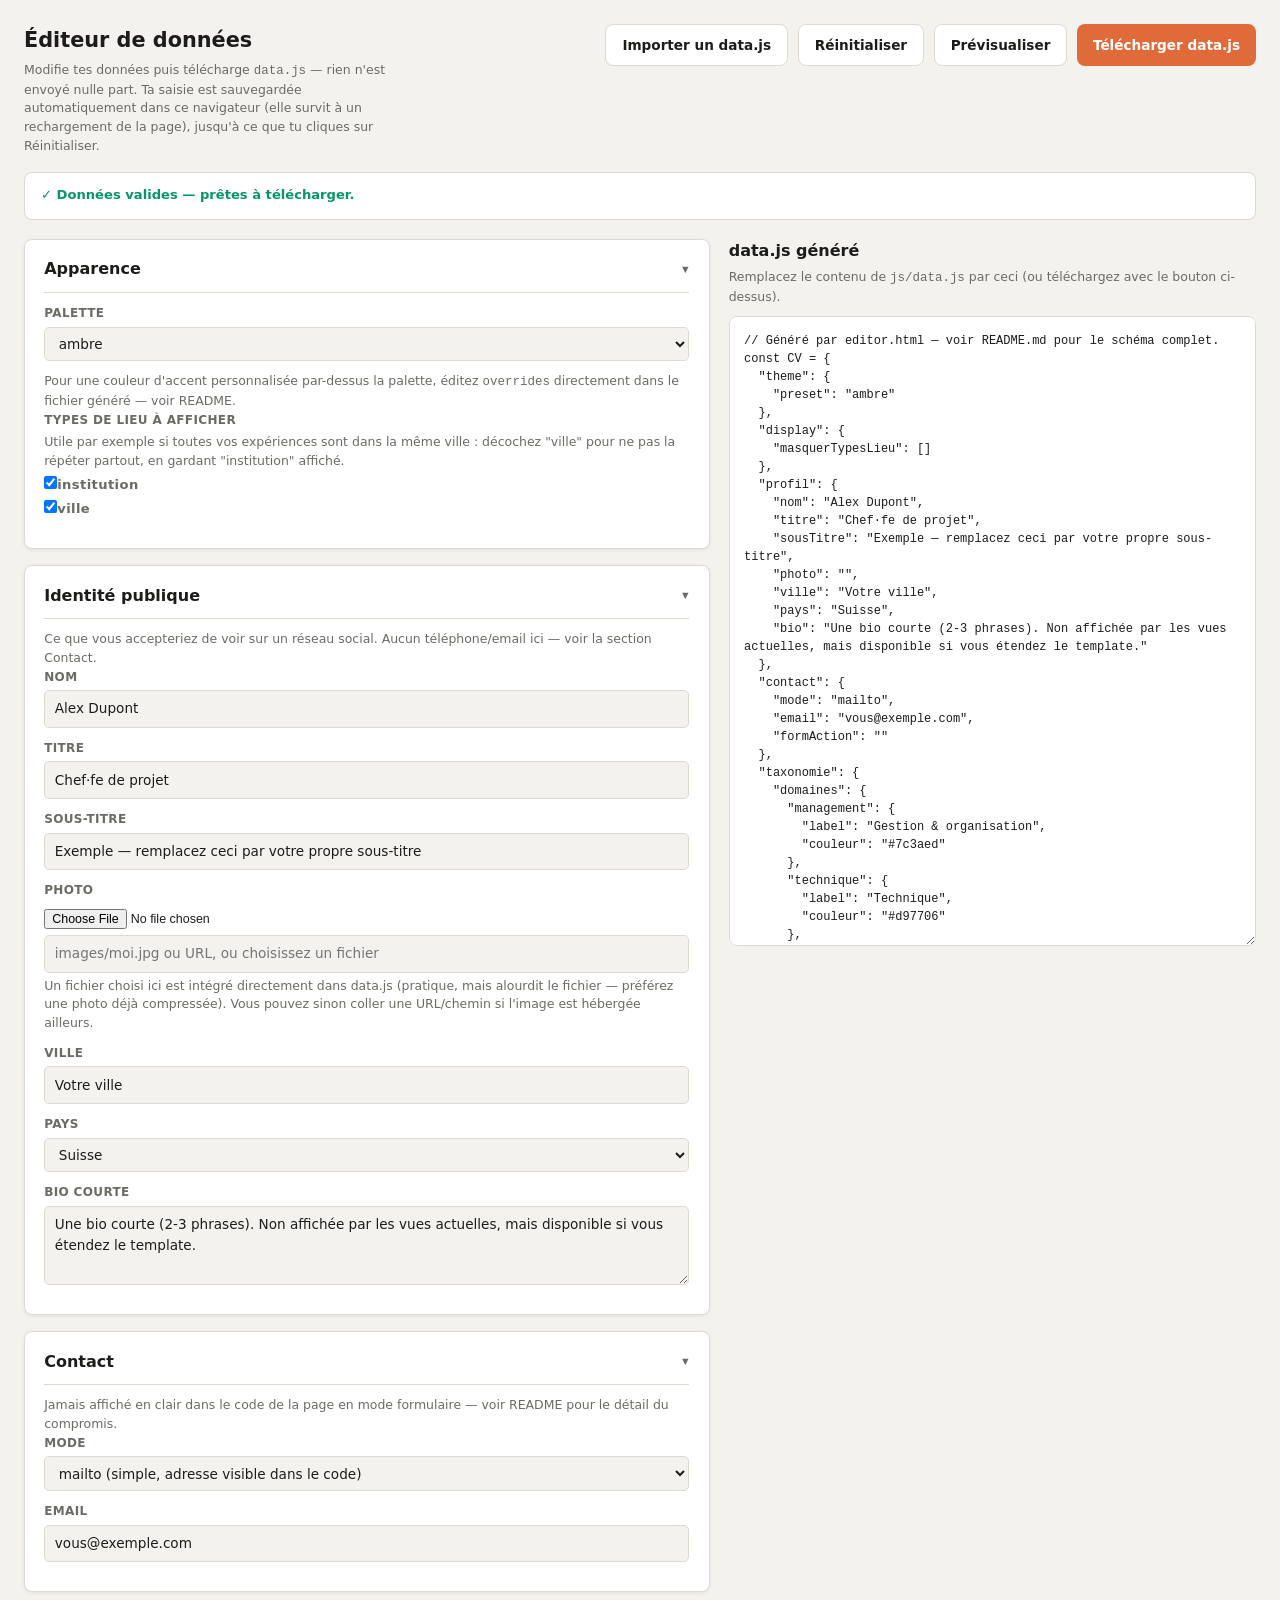
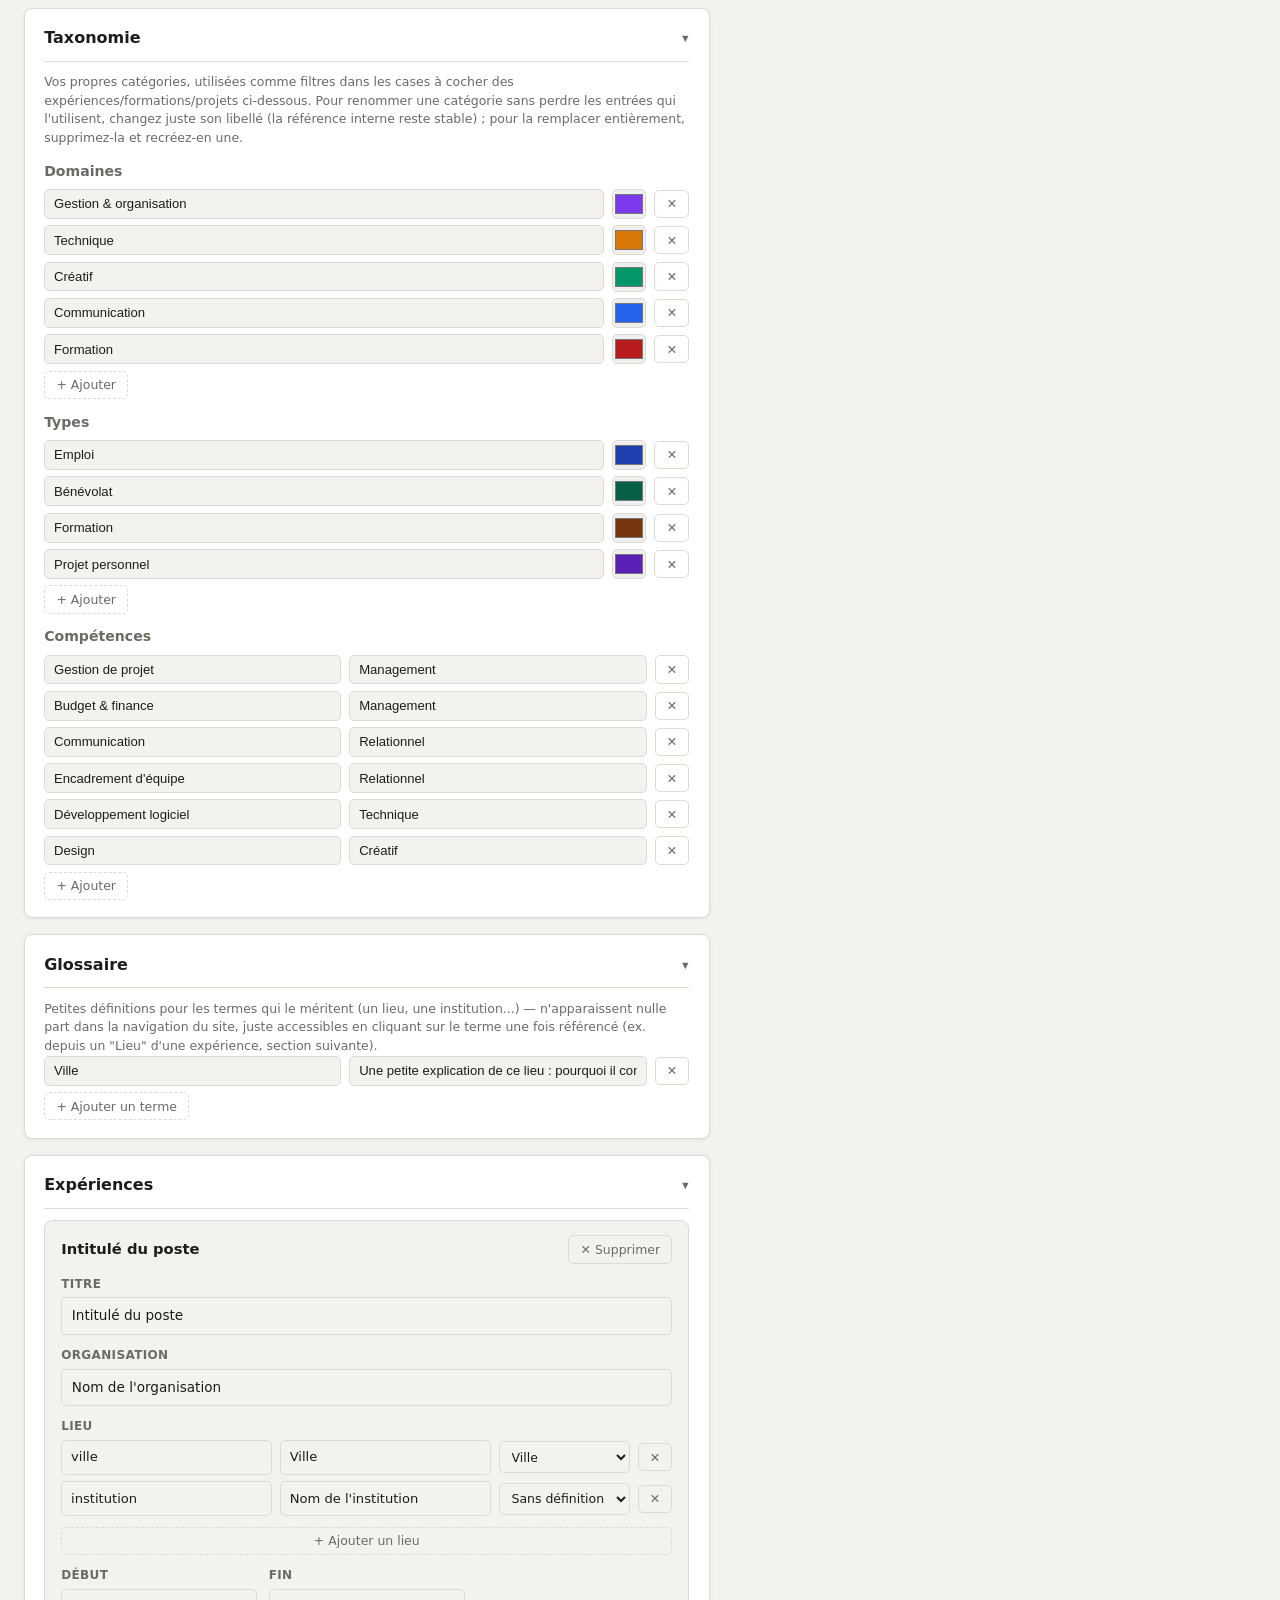
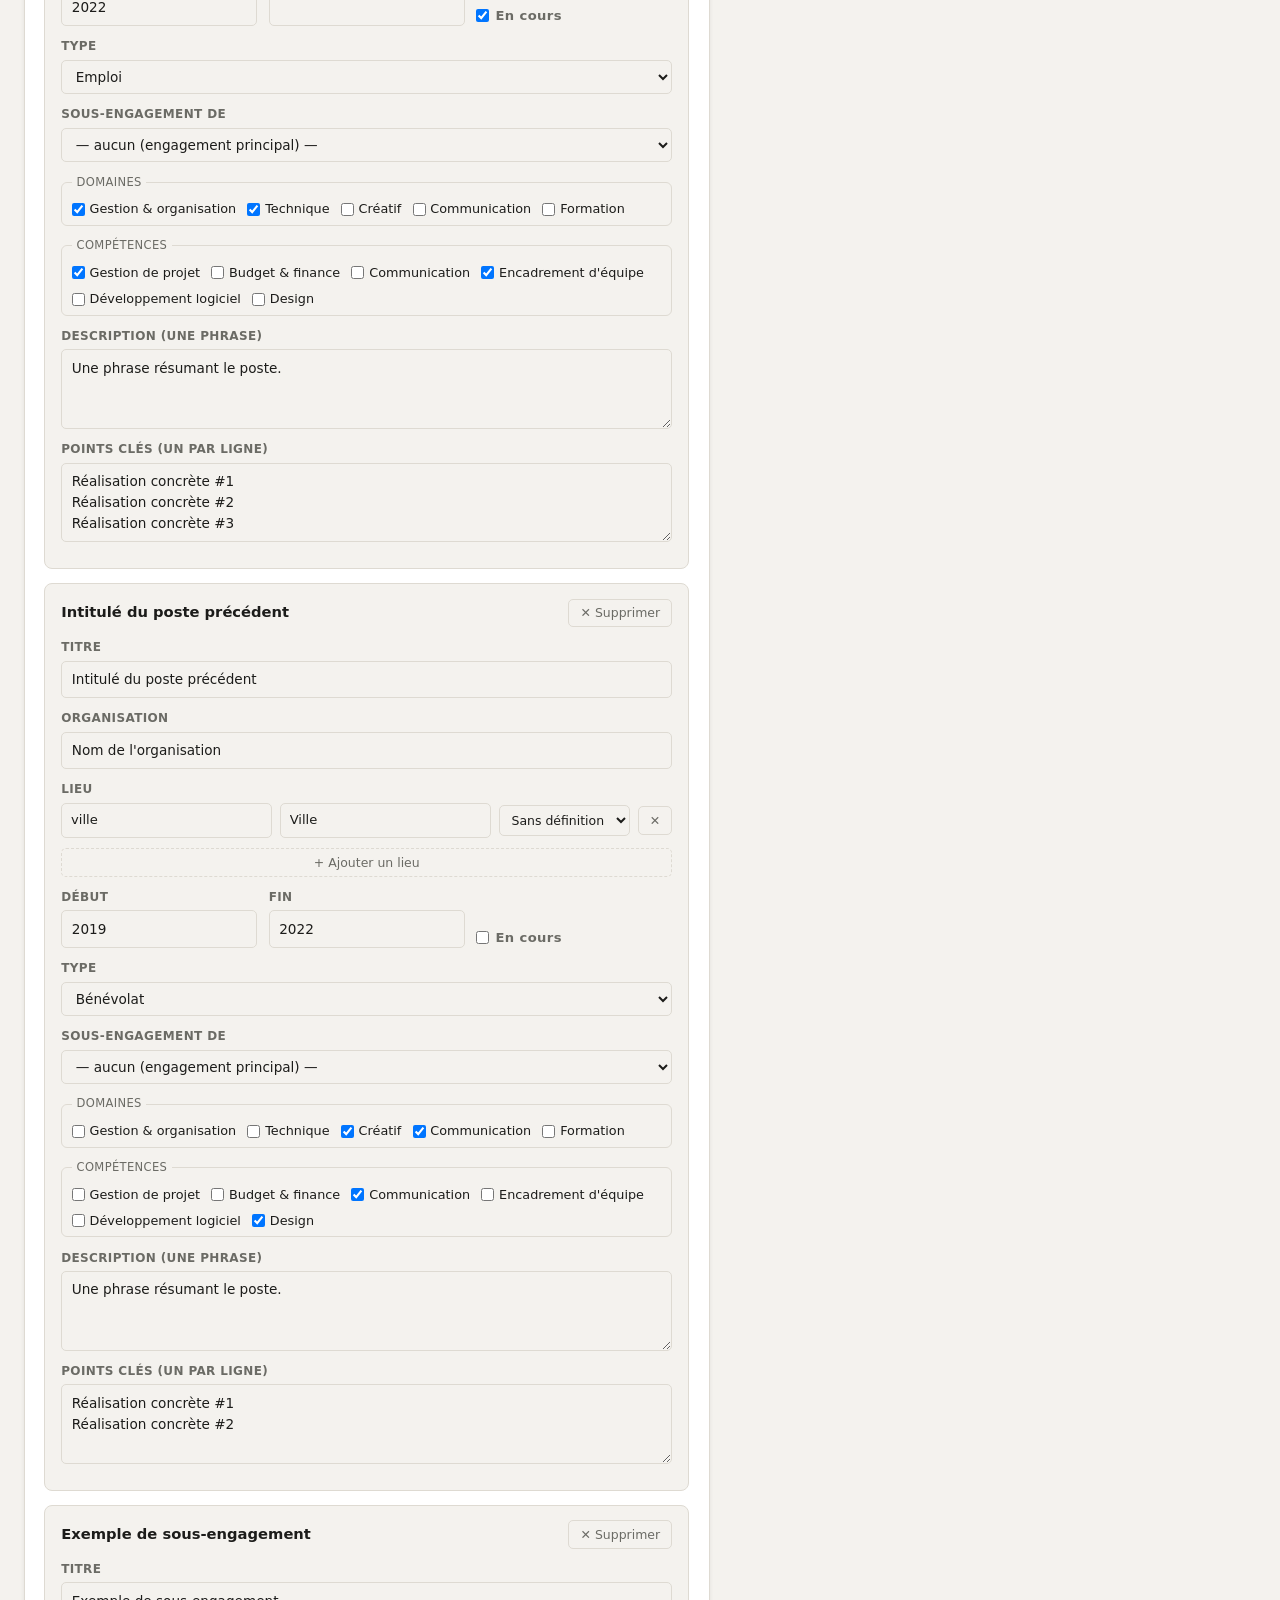
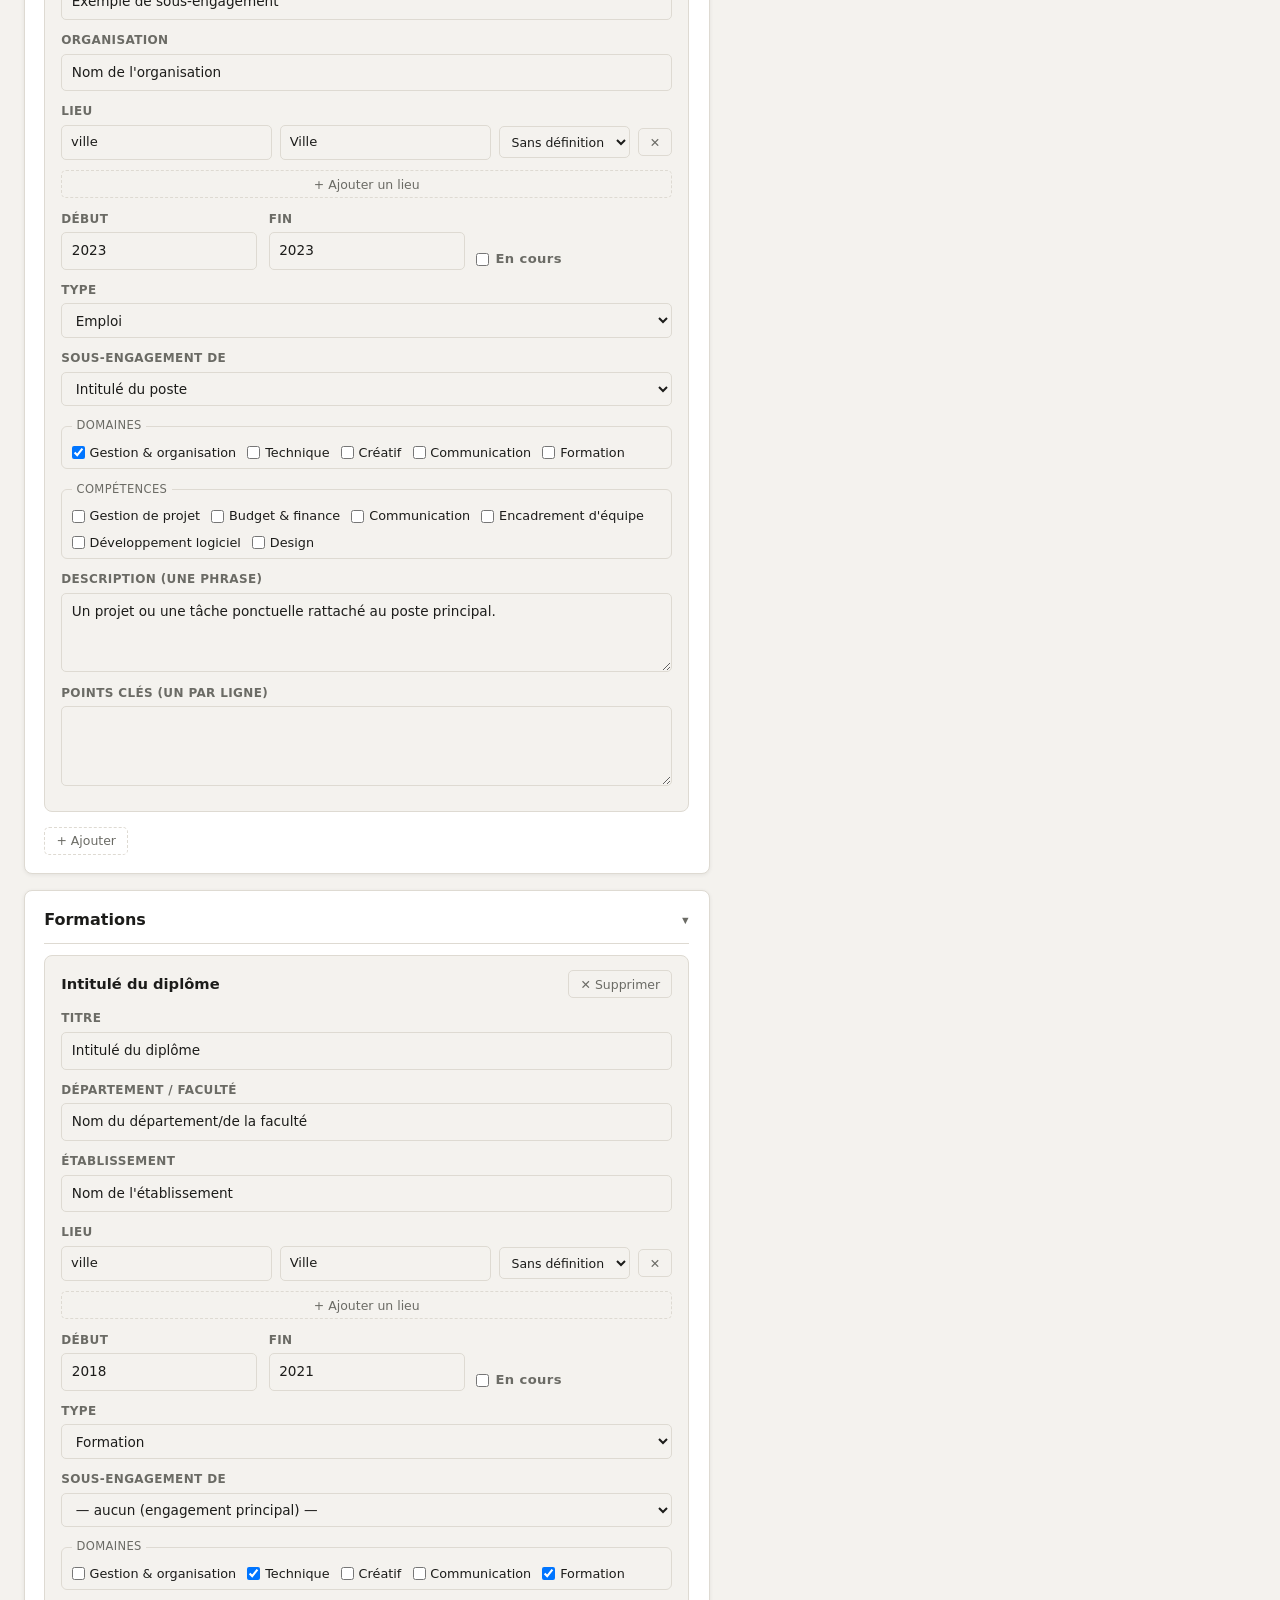
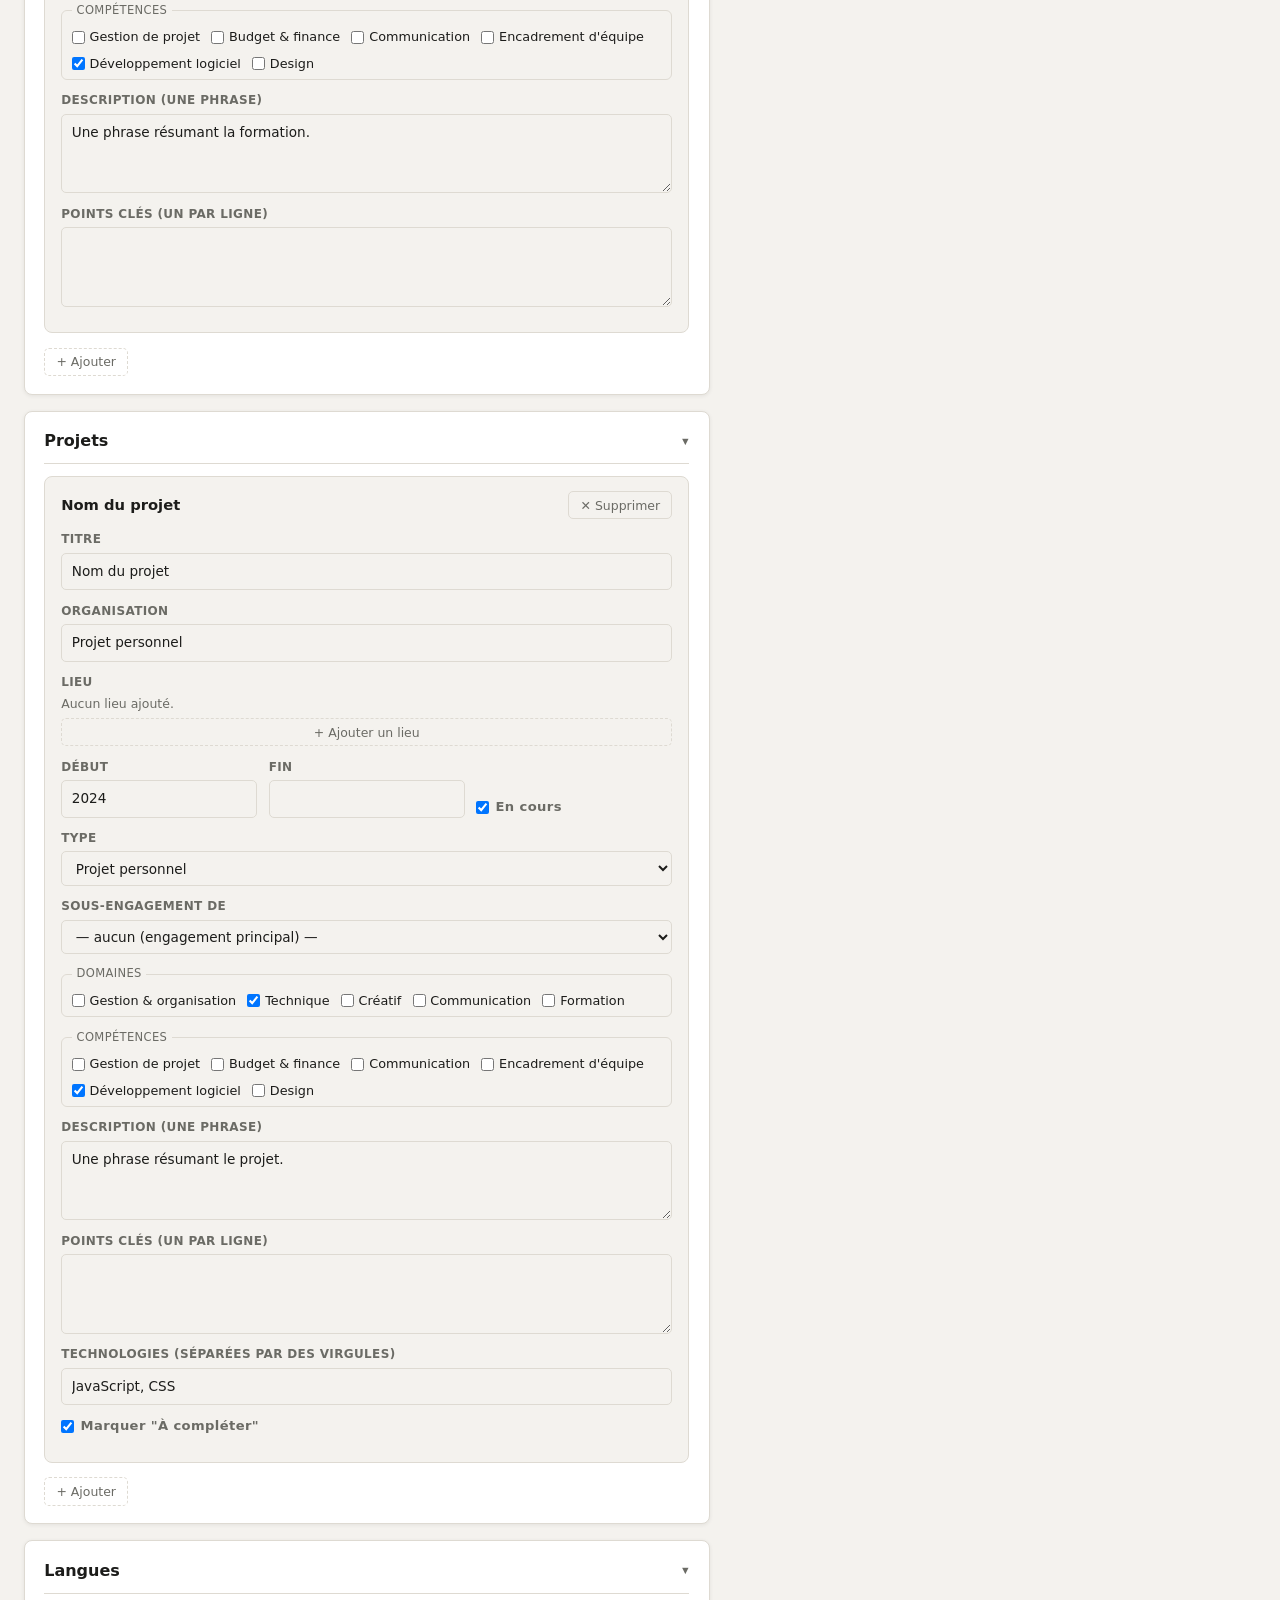
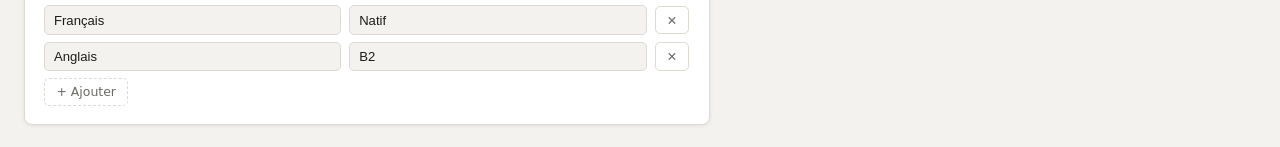
==== commit 466865e9: "Sections du formulaire repliables (<details>/<summary>) Retour de Tom : le formulaire devient long (" ====
--- a/editor.html
+++ b/editor.html
@@ -29,15 +29,15 @@
 
   <main class="editor-grid">
     <div class="editor-form">
-      <section id="section-theme" class="editor-section"></section>
-      <section id="section-profil" class="editor-section"></section>
-      <section id="section-contact" class="editor-section"></section>
-      <section id="section-taxonomie" class="editor-section"></section>
-      <section id="section-glossaire" class="editor-section"></section>
-      <section id="section-experiences" class="editor-section"></section>
-      <section id="section-formations" class="editor-section"></section>
-      <section id="section-projets" class="editor-section"></section>
-      <section id="section-langues" class="editor-section"></section>
+      <details id="section-theme" class="editor-section" open></details>
+      <details id="section-profil" class="editor-section" open></details>
+      <details id="section-contact" class="editor-section" open></details>
+      <details id="section-taxonomie" class="editor-section" open></details>
+      <details id="section-glossaire" class="editor-section" open></details>
+      <details id="section-experiences" class="editor-section" open></details>
+      <details id="section-formations" class="editor-section" open></details>
+      <details id="section-projets" class="editor-section" open></details>
+      <details id="section-langues" class="editor-section" open></details>
     </div>
 
     <div class="editor-output">
--- a/css/editor.css
+++ b/css/editor.css
@@ -73,6 +73,34 @@
 }
 .editor-section h2 { font-size: 1rem; margin-bottom: 0.5rem; }
 .editor-section h3 { font-size: 0.88rem; margin: 0.8rem 0 0.4rem; color: var(--text-muted); }
+
+/* Sections repliables (<details>/<summary>) — le formulaire devient long,
+   permet de replier ce qu'on ne modifie pas pour l'instant. */
+.editor-section > summary {
+  cursor: pointer;
+  list-style: none;
+  display: flex;
+  align-items: center;
+  justify-content: space-between;
+  gap: 0.5rem;
+  user-select: none;
+}
+.editor-section > summary::-webkit-details-marker { display: none; }
+.editor-section > summary h2 { margin-bottom: 0; }
+.editor-section > summary::after {
+  content: '▸';
+  flex-shrink: 0;
+  color: var(--text-muted);
+  font-size: 0.8rem;
+  transition: transform 0.15s ease;
+}
+.editor-section[open] > summary::after { transform: rotate(90deg); }
+.editor-section[open] > summary {
+  margin-bottom: 0.7rem;
+  padding-bottom: 0.6rem;
+  border-bottom: 1px solid var(--border);
+}
+.editor-section > summary:hover h2 { color: var(--accent); }
 
 .field { display: flex; flex-direction: column; gap: 0.25rem; margin-bottom: 0.7rem; font-size: 0.82rem; }
 .field span { font-weight: 600; color: var(--text-muted); font-size: 0.75rem; text-transform: uppercase; letter-spacing: 0.03em; }
